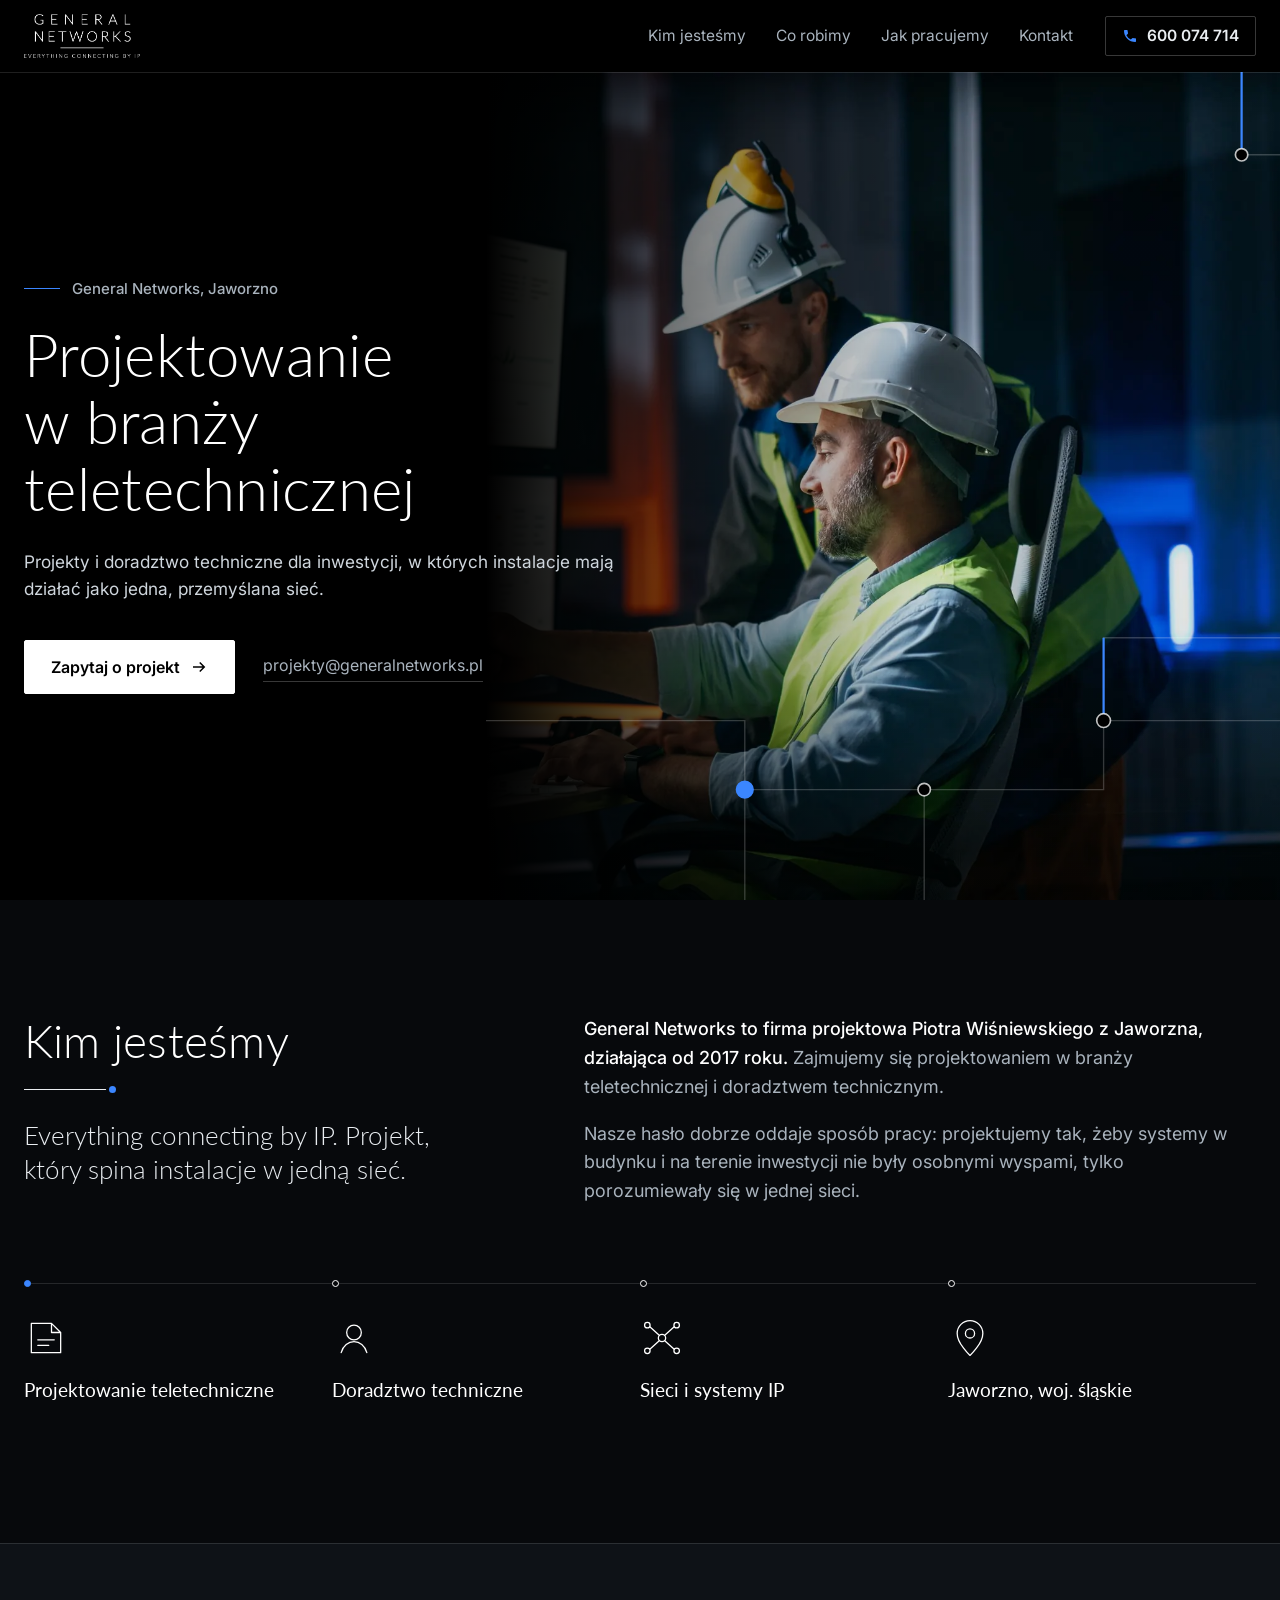
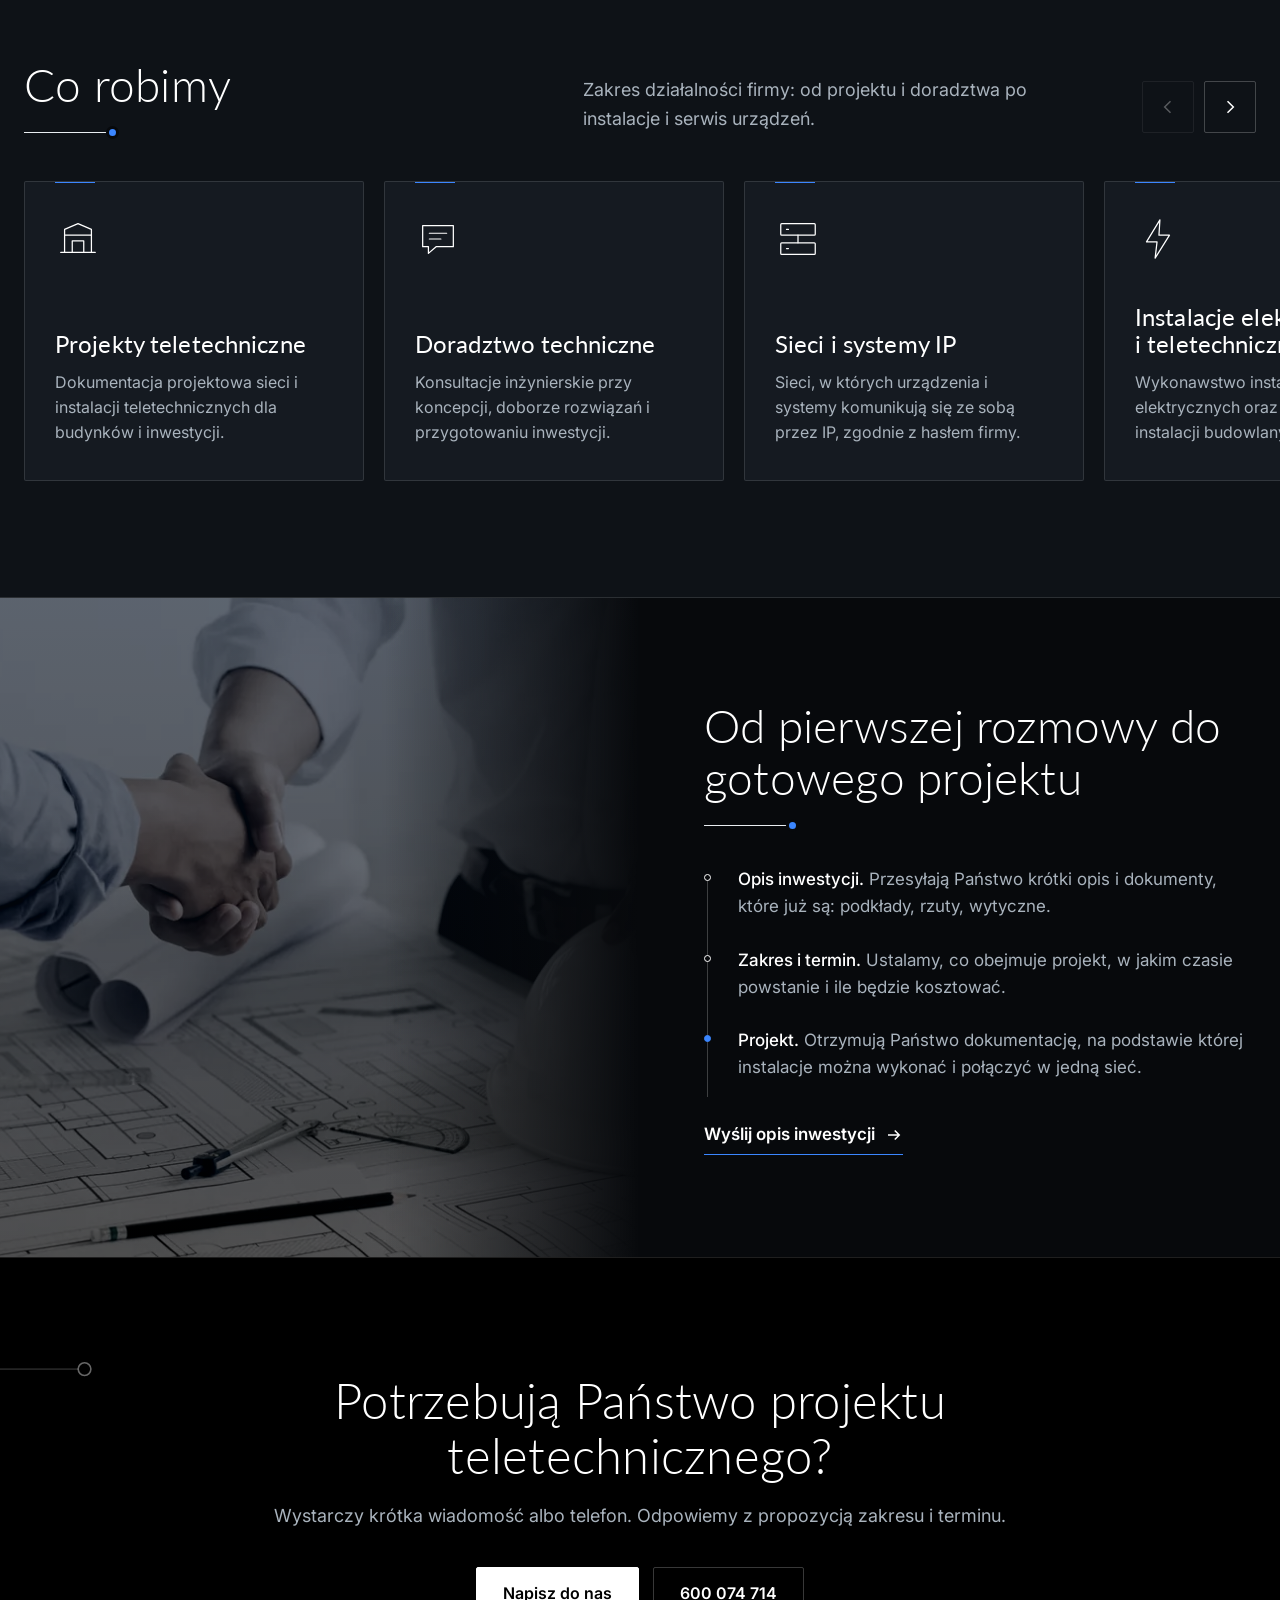
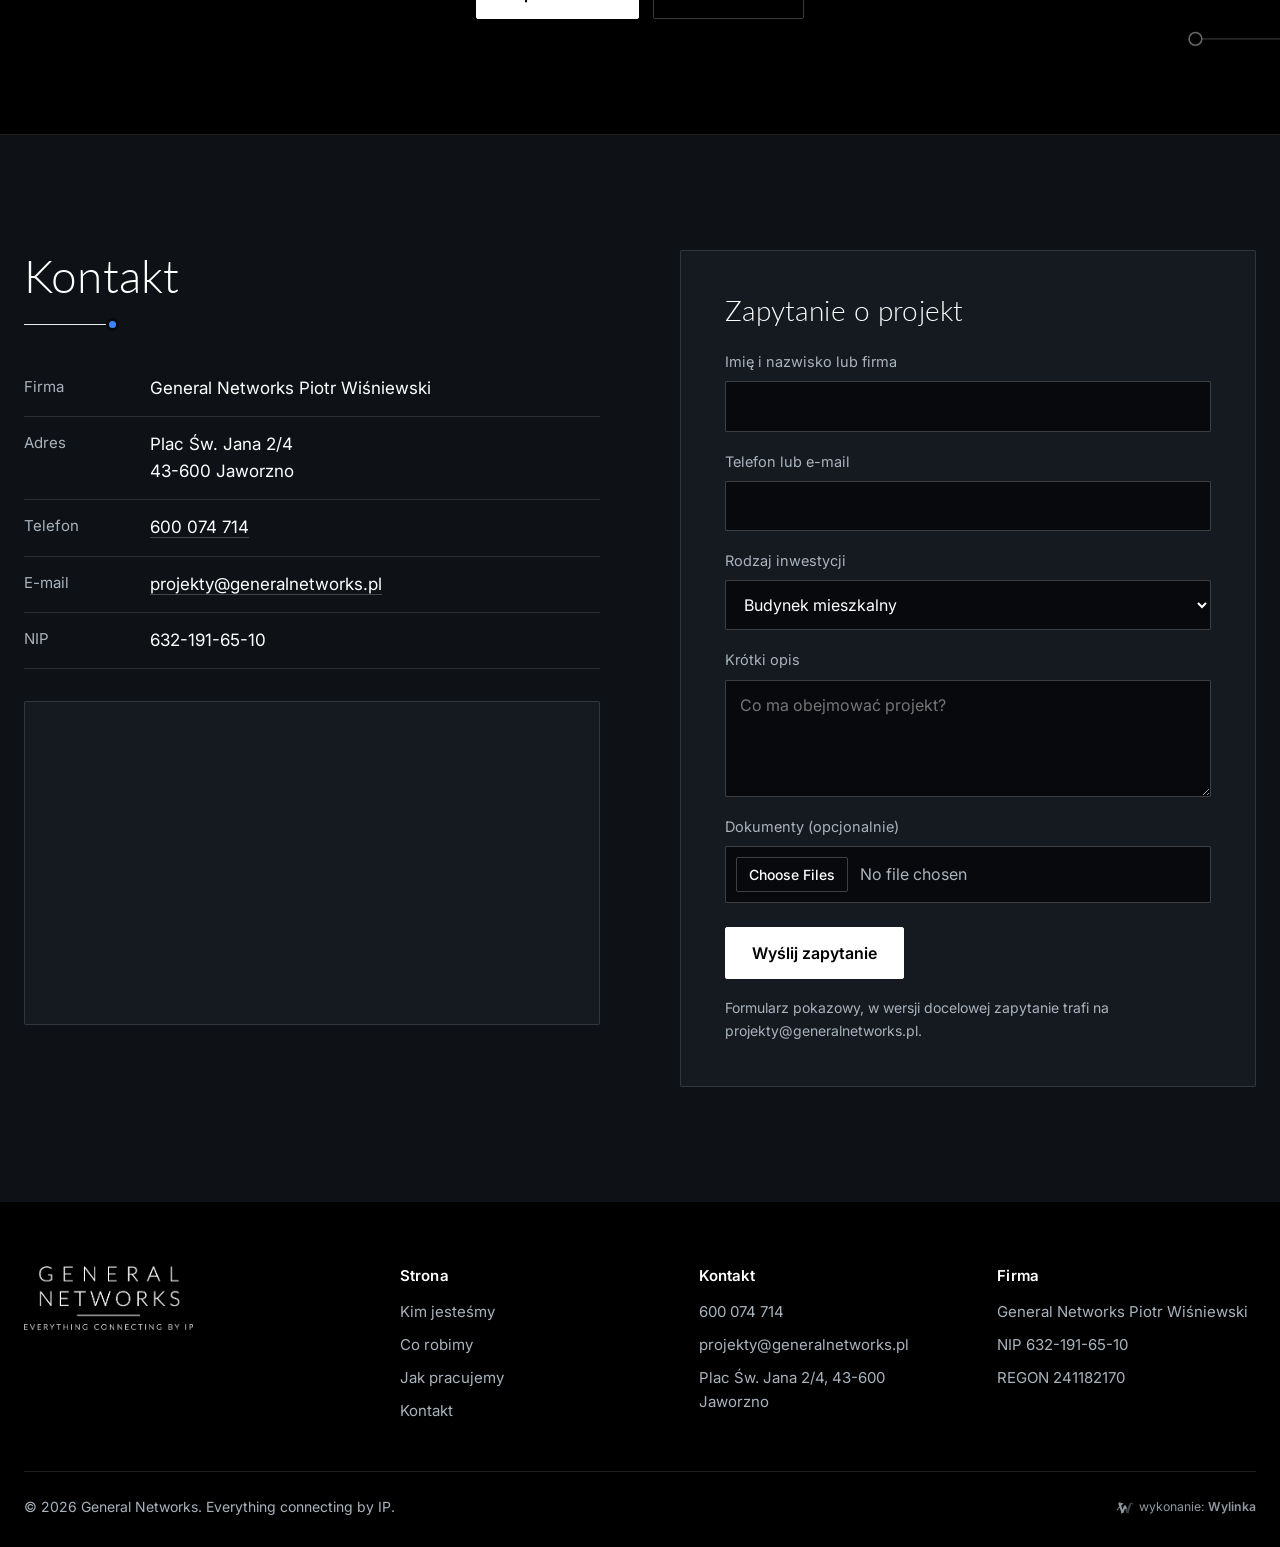
==== index.html @ 76297aa8 "Koncepcja strony General Networks" ====
<!doctype html>
<html lang="pl">
<head>
<meta charset="utf-8">
<meta name="viewport" content="width=device-width,initial-scale=1,viewport-fit=cover">
<meta name="robots" content="noindex,nofollow">
<title>General Networks - projektowanie w branży teletechnicznej, Jaworzno</title>
<meta name="description" content="General Networks Piotr Wiśniewski, Jaworzno. Projektowanie w branży teletechnicznej i doradztwo techniczne. Everything connecting by IP.">
<meta name="theme-color" content="#000000">
<link rel="icon" href="img/favicon.svg" type="image/svg+xml">
<link rel="preconnect" href="https://fonts.googleapis.com">
<link rel="preconnect" href="https://fonts.gstatic.com" crossorigin>
<link href="https://fonts.googleapis.com/css2?family=Inter:wght@400;500;600&family=Lato:wght@300;400;700&display=swap&subset=latin-ext" rel="stylesheet">
<link rel="preload" as="image" href="img/inzynierowie-mob.webp" media="(max-width:760px)">
<link rel="preload" as="image" href="img/inzynierowie-2000.webp" media="(min-width:761px)">
<link rel="stylesheet" href="style.css">
<style>
.wylinka-badge{display:inline-flex;align-items:center;gap:.4em;color:inherit;text-decoration:none;font-size:.875em;line-height:1;opacity:.85}
.wylinka-badge:hover,.wylinka-badge:focus-visible{opacity:1}
.wylinka-badge:focus-visible{outline:2px solid currentColor;outline-offset:3px;border-radius:2px}
.wylinka-badge svg{width:18px;height:18px;flex:none;overflow:visible}
.wylinka-badge b{font-weight:600}
.wylinka-badge .wy-old{opacity:.45;transform-origin:40px 30px;transition:transform .32s cubic-bezier(.3,.7,.4,1),opacity .32s ease-out}
.wylinka-badge .wy-pod{opacity:0;transition:opacity .2s ease-out .08s}
.wylinka-badge:hover .wy-old,.wylinka-badge:focus-visible .wy-old{transform:translate(9px,7px) rotate(9deg);opacity:0}
.wylinka-badge:hover .wy-pod,.wylinka-badge:focus-visible .wy-pod{opacity:1}
@media (prefers-reduced-motion:reduce){.wylinka-badge .wy-old,.wylinka-badge .wy-pod{transition:none}.wylinka-badge:hover .wy-old,.wylinka-badge:focus-visible .wy-old{transform:none;opacity:.45}.wylinka-badge:hover .wy-pod,.wylinka-badge:focus-visible .wy-pod{opacity:0}}
</style>
</head>
<body>

<header class="top" id="top">
  <div class="wrap top-in">
    <a class="logo" href="#top" aria-label="General Networks, strona główna"><img src="img/logo.png" width="393" height="149" alt="General Networks - everything connecting by IP"></a>
    <nav class="nav" id="nav" aria-label="Menu główne">
      <a href="#kim-jestesmy">Kim jesteśmy</a>
      <a href="#co-robimy">Co robimy</a>
      <a href="#jak-pracujemy">Jak pracujemy</a>
      <a href="#kontakt">Kontakt</a>
    </nav>
    <a class="tel-top" href="tel:+48600074714" aria-label="Zadzwoń: 600 074 714">
      <svg viewBox="0 0 24 24" aria-hidden="true"><path d="M6.6 10.8a15.1 15.1 0 0 0 6.6 6.6l2.2-2.2a1 1 0 0 1 1-.25 11.4 11.4 0 0 0 3.6.57 1 1 0 0 1 1 1V20a1 1 0 0 1-1 1A17 17 0 0 1 3 4a1 1 0 0 1 1-1h3.5a1 1 0 0 1 1 1c0 1.25.2 2.45.57 3.57a1 1 0 0 1-.25 1z"/></svg>
      <span>600 074 714</span>
    </a>
    <button class="burger" id="burger" aria-label="Otwórz menu" aria-expanded="false" aria-controls="nav"><span></span><span></span></button>
  </div>
</header>

<main>
<section class="hero" aria-labelledby="h1">
  <div class="hero-foto">
    <picture>
      <source media="(max-width:760px)" srcset="img/inzynierowie-mob.webp">
      <img src="img/inzynierowie-2000.webp" srcset="img/inzynierowie-1200.webp 1200w, img/inzynierowie-2000.webp 2000w" sizes="100vw" width="2000" height="1334" alt="Inżynierowie analizują schemat sieci na monitorach" fetchpriority="high">
    </picture>
    <svg class="siec" viewBox="0 0 800 600" preserveAspectRatio="xMidYMid slice" aria-hidden="true">
      <g class="siec-linie">
        <path d="M0 470H300V520H560V470H800"/>
        <path d="M300 520V600"/>
        <path d="M560 470V410H800"/>
        <path d="M430 520V600"/>
        <path d="M660 0V60H800"/>
      </g>
      <g class="siec-sygnal">
        <path d="M0 470H300V520H560V470H800"/>
        <path d="M560 470V410H800"/>
        <path d="M660 0V60H800"/>
      </g>
      <g class="siec-wezly">
        <circle cx="300" cy="520" r="6"/><circle cx="560" cy="470" r="5"/><circle cx="430" cy="520" r="4.5"/><circle cx="660" cy="60" r="4.5"/>
        <rect x="783" y="464" width="12" height="12"/><rect x="783" y="404" width="12" height="12"/><rect x="783" y="54" width="12" height="12"/>
      </g>
    </svg>
  </div>
  <div class="hero-in wrap">
    <p class="hero-firma">General Networks, Jaworzno</p>
    <h1 id="h1">Projektowanie w&nbsp;branży teletechnicznej</h1>
    <p class="lead">Projekty i doradztwo techniczne dla inwestycji, w których instalacje mają działać jako jedna, przemyślana sieć.</p>
    <div class="hero-cta">
      <a class="btn" href="#kontakt" id="cta-hero">Zapytaj o projekt <svg viewBox="0 0 24 24" aria-hidden="true"><path d="M4 12h14M13 6l6 6-6 6"/></svg></a>
      <a class="hero-mail" href="mailto:projekty@generalnetworks.pl">projekty@generalnetworks.pl</a>
    </div>
  </div>
</section>

<section class="sek kim" id="kim-jestesmy" aria-labelledby="h-kim">
  <div class="wrap kim-grid">
    <div>
      <h2 id="h-kim">Kim jesteśmy</h2>
      <span class="magistrala" aria-hidden="true"></span>
      <p class="kim-haslo">Everything connecting by IP. Projekt, który spina instalacje w jedną sieć.</p>
    </div>
    <div class="kim-txt">
      <p><strong>General Networks to firma projektowa Piotra Wiśniewskiego z Jaworzna, działająca od 2017 roku.</strong> Zajmujemy się projektowaniem w branży teletechnicznej i doradztwem technicznym.</p>
      <p>Nasze hasło dobrze oddaje sposób pracy: projektujemy tak, żeby systemy w budynku i na terenie inwestycji nie były osobnymi wyspami, tylko porozumiewały się w jednej sieci.</p>
    </div>
  </div>
  <ul class="wrap filary">
    <li><svg viewBox="0 0 48 48" aria-hidden="true"><path d="M8 40V8h22l10 10v22z M30 8v10h10 M15 26h18 M15 32h12"/></svg><span>Projektowanie teletechniczne</span></li>
    <li><svg viewBox="0 0 48 48" aria-hidden="true"><circle cx="24" cy="18" r="8"/><path d="M10 40c2-8 8-12 14-12s12 4 14 12"/></svg><span>Doradztwo techniczne</span></li>
    <li><svg viewBox="0 0 48 48" aria-hidden="true"><circle cx="24" cy="24" r="4"/><circle cx="8" cy="10" r="3"/><circle cx="40" cy="10" r="3"/><circle cx="8" cy="38" r="3"/><circle cx="40" cy="38" r="3"/><path d="M11 12l10 9M37 12l-10 9M11 36l10-9M37 36l-10-9"/></svg><span>Sieci i systemy IP</span></li>
    <li><svg viewBox="0 0 48 48" aria-hidden="true"><path d="M24 43s14-13 14-24a14 14 0 0 0-28 0c0 11 14 24 14 24z"/><circle cx="24" cy="19" r="5"/></svg><span>Jaworzno, woj. śląskie</span></li>
  </ul>
</section>

<section class="sek uslugi" id="co-robimy" aria-labelledby="h-usl">
  <div class="wrap usl-head">
    <div>
      <h2 id="h-usl">Co robimy</h2>
      <span class="magistrala" aria-hidden="true"></span>
    </div>
    <p>Zakres działalności firmy: od projektu i doradztwa po instalacje i serwis urządzeń.</p>
    <div class="strzalki" aria-hidden="false">
      <button class="strz" data-kier="-1" aria-label="Poprzednie usługi"><svg viewBox="0 0 24 24"><path d="M15 5l-7 7 7 7"/></svg></button>
      <button class="strz" data-kier="1" aria-label="Następne usługi"><svg viewBox="0 0 24 24"><path d="M9 5l7 7-7 7"/></svg></button>
    </div>
  </div>
  <div class="tor-wrap">
    <ol class="tor" id="tor" tabindex="0" aria-label="Usługi, przesuń w bok">
      <li class="usl">
        <svg viewBox="0 0 48 48" aria-hidden="true"><path d="M6 38h36M10 38V14l14-6 14 6v24M18 38V26h12v12M10 20h28"/></svg>
        <h3>Projekty teletechniczne</h3>
        <p>Dokumentacja projektowa sieci i instalacji teletechnicznych dla budynków i inwestycji.</p>
      </li>
      <li class="usl">
        <svg viewBox="0 0 48 48" aria-hidden="true"><path d="M8 10h32v22H22l-8 7v-7H8z M15 18h18M15 24h12"/></svg>
        <h3>Doradztwo techniczne</h3>
        <p>Konsultacje inżynierskie przy koncepcji, doborze rozwiązań i przygotowaniu inwestycji.</p>
      </li>
      <li class="usl">
        <svg viewBox="0 0 48 48" aria-hidden="true"><rect x="6" y="8" width="36" height="12" rx="1"/><rect x="6" y="28" width="36" height="12" rx="1"/><path d="M12 14h2M12 34h2M24 20v8"/></svg>
        <h3>Sieci i systemy IP</h3>
        <p>Sieci, w których urządzenia i systemy komunikują się ze sobą przez IP, zgodnie z hasłem firmy.</p>
      </li>
      <li class="usl">
        <svg viewBox="0 0 48 48" aria-hidden="true"><path d="M26 4L12 27h11l-2 17 15-24H25z"/></svg>
        <h3>Instalacje elektryczne i&nbsp;teletechniczne</h3>
        <p>Wykonawstwo instalacji elektrycznych oraz pozostałych instalacji budowlanych.</p>
      </li>
      <li class="usl">
        <svg viewBox="0 0 48 48" aria-hidden="true"><path d="M30 6a10 10 0 0 0-9 13L7 33l8 8 14-14a10 10 0 0 0 13-9l-6 2-4-4z"/></svg>
        <h3>Serwis urządzeń</h3>
        <p>Naprawa i konserwacja urządzeń elektronicznych, komputerów i sprzętu telekomunikacyjnego.</p>
      </li>
      <li class="usl">
        <svg viewBox="0 0 48 48" aria-hidden="true"><rect x="6" y="8" width="36" height="24" rx="1"/><path d="M18 40h12M24 32v8M14 20l5 5 5-5 5 5 5-5"/></svg>
        <h3>Doradztwo informatyczne</h3>
        <p>Doradztwo w zakresie informatyki i zarządzania urządzeniami informatycznymi.</p>
      </li>
    </ol>
  </div>
  <div class="wrap licznik" aria-hidden="true"><span id="licz">1</span> / 6</div>
</section>

<section class="sek praca" id="jak-pracujemy" aria-labelledby="h-praca">
  <div class="praca-foto">
    <img src="img/uzgodnienia-1000.webp" srcset="img/uzgodnienia-1000.webp 1000w, img/uzgodnienia-1800.webp 1800w" sizes="(max-width:900px) 100vw, 50vw" width="1800" height="1200" alt="Uzgodnienia nad dokumentacją projektową" loading="lazy" decoding="async">
  </div>
  <div class="praca-txt">
    <h2 id="h-praca">Od pierwszej rozmowy do gotowego projektu</h2>
    <span class="magistrala" aria-hidden="true"></span>
    <ol class="kroki">
      <li><strong>Opis inwestycji.</strong> Przesyłają Państwo krótki opis i dokumenty, które już są: podkłady, rzuty, wytyczne.</li>
      <li><strong>Zakres i termin.</strong> Ustalamy, co obejmuje projekt, w jakim czasie powstanie i ile będzie kosztować.</li>
      <li><strong>Projekt.</strong> Otrzymują Państwo dokumentację, na podstawie której instalacje można wykonać i połączyć w jedną sieć.</li>
    </ol>
    <a class="link-str" href="#kontakt">Wyślij opis inwestycji <svg viewBox="0 0 24 24" aria-hidden="true"><path d="M4 12h14M13 6l6 6-6 6"/></svg></a>
  </div>
</section>

<section class="cta" aria-labelledby="h-cta">
  <svg class="cta-siec" viewBox="0 0 1200 300" preserveAspectRatio="xMidYMid slice" aria-hidden="true">
    <path d="M0 120H170V70H250M170 120V220H90M110 220V300"/>
    <path d="M1200 180H1030V240H950M1030 180V80H1110M1080 80V0"/>
    <circle cx="170" cy="120" r="5"/><circle cx="250" cy="70" r="4"/><circle cx="1030" cy="180" r="5"/><circle cx="950" cy="240" r="4"/><circle cx="1110" cy="80" r="4"/>
  </svg>
  <div class="wrap cta-in">
    <h2 id="h-cta">Potrzebują Państwo projektu teletechnicznego?</h2>
    <p>Wystarczy krótka wiadomość albo telefon. Odpowiemy z propozycją zakresu i terminu.</p>
    <div class="cta-btns">
      <a class="btn" href="#kontakt">Napisz do nas</a>
      <a class="btn btn-linia" href="tel:+48600074714">600 074 714</a>
    </div>
  </div>
</section>

<section class="sek kontakt" id="kontakt" aria-labelledby="h-kon">
  <div class="wrap kon-grid">
    <div class="kon-dane">
      <h2 id="h-kon">Kontakt</h2>
      <span class="magistrala" aria-hidden="true"></span>
      <dl>
        <div><dt>Firma</dt><dd>General Networks Piotr Wiśniewski</dd></div>
        <div><dt>Adres</dt><dd>Plac Św. Jana 2/4<br>43-600 Jaworzno</dd></div>
        <div><dt>Telefon</dt><dd><a href="tel:+48600074714">600 074 714</a></dd></div>
        <div><dt>E-mail</dt><dd><a href="mailto:projekty@generalnetworks.pl">projekty@generalnetworks.pl</a></dd></div>
        <div><dt>NIP</dt><dd>632-191-65-10</dd></div>
      </dl>
      <div class="mapa">
        <iframe title="Mapa: Plac Św. Jana 2, Jaworzno" src="https://maps.google.com/maps?q=Plac%20%C5%9Bw.%20Jana%202%2C%2043-600%20Jaworzno&z=16&output=embed" loading="lazy" referrerpolicy="no-referrer-when-downgrade"></iframe>
      </div>
    </div>
    <form class="form" id="form" novalidate>
      <h3>Zapytanie o projekt</h3>
      <label>Imię i nazwisko lub firma<input name="kto" autocomplete="name" required></label>
      <label>Telefon lub e-mail<input name="kontakt" autocomplete="email" required></label>
      <label>Rodzaj inwestycji
        <select name="rodzaj">
          <option>Budynek mieszkalny</option>
          <option>Obiekt usługowy lub biurowy</option>
          <option>Obiekt przemysłowy</option>
          <option>Inne</option>
        </select>
      </label>
      <label>Krótki opis<textarea name="opis" rows="4" placeholder="Co ma obejmować projekt?"></textarea></label>
      <label class="plik">Dokumenty (opcjonalnie)<input type="file" name="pliki" multiple></label>
      <button class="btn" type="submit">Wyślij zapytanie</button>
      <p class="form-info" id="form-info" role="status">Formularz pokazowy, w wersji docelowej zapytanie trafi na projekty@generalnetworks.pl.</p>
    </form>
  </div>
</section>
</main>

<footer class="stopka">
  <div class="wrap stopka-grid">
    <div class="st-logo">
      <img src="img/logo.png" width="393" height="149" alt="General Networks" loading="lazy">
    </div>
    <nav class="st-kol" aria-label="Menu w stopce">
      <h4>Strona</h4>
      <a href="#kim-jestesmy">Kim jesteśmy</a>
      <a href="#co-robimy">Co robimy</a>
      <a href="#jak-pracujemy">Jak pracujemy</a>
      <a href="#kontakt">Kontakt</a>
    </nav>
    <div class="st-kol st-kon">
      <h4>Kontakt</h4>
      <a href="tel:+48600074714">600 074 714</a>
      <a href="mailto:projekty@generalnetworks.pl">projekty@generalnetworks.pl</a>
      <span>Plac Św. Jana 2/4, 43-600 Jaworzno</span>
    </div>
    <div class="st-kol st-firma">
      <h4>Firma</h4>
      <span>General Networks Piotr Wiśniewski</span>
      <span>NIP 632-191-65-10</span>
      <span>REGON 241182170</span>
    </div>
  </div>
  <div class="wrap st-dol">
    <span>© <span id="rok">2026</span> General Networks. Everything connecting by IP.</span>
    <a class="wylinka-badge" href="https://wylinka.pl/?utm_source=generalnetworks.pl&amp;utm_medium=stopka&amp;utm_campaign=wykonanie" rel="noopener" title="Strona wykonana przez Wylinka"><svg viewBox="0 0 64 64" aria-hidden="true" focusable="false" fill="currentColor"><path d="M9.8 22.8l-1.2-7.9 2.2-3.7 15.5 4.6-.5 1.5-7.2 5.5 4.7 15.6 5-15.6 7 0 4.1 12.7-4.2-.9-2.6 1.8-.8-2.2-5.3 15.6-4.3 0 .4 .2-2.1 2.8-1.3-1.1 1.1-1.4-3.1 .2-.1-1.7 2.2-.1-5.7-16.5-4.8 .6-.8 3.1 0 .5-.3 .5 .8 2.2-1.6 .5-.4-1.3-.8 1.6-1.5-.8 .8-1.6-1.4 .6-.6-1.6 2.3-.8 .2-.4 1.3-4.8 5.9-.8-2.4-6.9zM15.2 13.7l-.1-.4-.4 .8-.1 .8 .1 1 .1 .4 .3 .7 .3-.9 .1-.7 0-.8z"/><path class="wy-pod" d="M37.1 49.8l-4.5-13.3 2.6-1.8 4.2 .9 .9 2.8 3-9.7 0-.5 .1-.8 3.2-8.4 .5-1 .6-1 .9-1.1 1.3-1 1.1-.7 1.4-.5 1.4-.3 .7 0 .9 0 1.2 .3 1.4 .6 .8 .5 .7 .7 .6 .7 .5 .9 .3 .9 .1 .9 0 .8-.2 .9-.5 .9-.5 .6-.7 .5-.7 .3-.1-.1 0-.1 .5-.5 .3-.7 .2-.5 0-.6-.1-.6-.3-.7-.4-.5-.4-.4-.5-.3-.6-.3-.7 0-.7 .1-.6 .1-.5 .4-.5 .5-.3 .5-.2 .7-.1 1.5-1.4 5.1-.8 3.3-.3 .7-.5 .7-6 17.5 1.9 .1-.1 1.7-3.1-.2 1.1 1.4-1.3 1.1-2.1-2.8 .4-.2z"/><path class="wy-old" d="M40.8 50l.4-.2-4.1 0-4.2-12.5 2.5-1.7 4.3 .9 .6 1.9 .6-1.6 0-.3 2.4-7.8 0-.5 .1-.8 3.2-8.4 .4-.8 .6-.9 .9-1.2 .9-.9 1.3-.8 1.4-.6 1.2-.3 1.4-.1 1.3 .1 .6 .2 .8 .3 1.1 .6 .9 .7 .7 .9 .5 .9 .3 .9 .1 1.1-.1 .9-.3 .9-.4 .7-.6 .7-.6 .4-.6 .2-.1-.1 0-.1 .5-.5 .3-.7 .2-.5 0-.5-.1-.6-.2-.6-.3-.5-.4-.5-.5-.3-.6-.3-.7-.1-.6 0-.6 .1-.6 .3-.6 .5-.3 .4-.2 .5-.1 .5-.1 1.5-1.4 5.1-.8 3.3-.3 .7-.5 .7-6 17.5 1.9 .1-.1 1.7-3.1-.2 1.1 1.4-1.3 1.1zM49.6 17.1l.6 1.7-1.5 1.9 .4 .4 1.8-2.1-.7-2.1zM48.1 28.3l.5 1.8-1.7 1.8 .4 .4 1.9-2-.6-2.2zM37.9 41.7l1.7-1.5-.4-.4-1.7 1.4zM42.6 38.7l-1.5 2.8 1.1 2-1.3 2.6 .5 .2 1.5-2.8-1.1-2 1.4-2.5z"/></svg><span>wykonanie: <b>Wylinka</b></span></a>
  </div>
</footer>

<div class="mob" id="mob" aria-hidden="true">
  <a href="tel:+48600074714" tabindex="-1">Zadzwoń</a>
  <a href="#kontakt" class="mob-cta" tabindex="-1">Zapytaj o projekt</a>
</div>

<script src="app.js" defer></script>
</body>
</html>
---- style.css ----
:root{
  --czern:#000;
  --tlo:#07090c;
  --tlo2:#0e1217;
  --tlo3:#151a21;
  --linia:rgba(255,255,255,.12);
  --linia2:rgba(255,255,255,.22);
  --tekst:#e9edf1;
  --tekst2:#a9b3bd;
  --akcent:#3b86ff;
  --akcent2:#0160f2;
  --top:72px;
  --font-n:"Lato",system-ui,sans-serif;
  --font-t:"Inter",system-ui,sans-serif;
}
*,*::before,*::after{box-sizing:border-box}
html{scroll-behavior:smooth;scroll-padding-top:var(--top);-webkit-text-size-adjust:100%}
body{margin:0;background:var(--tlo);color:var(--tekst);font:400 17px/1.6 var(--font-t);-webkit-font-smoothing:antialiased;overflow-x:hidden}
img{display:block;max-width:100%;height:auto}
a{color:inherit}
h1,h2,h3,h4{font-family:var(--font-n);font-weight:300;letter-spacing:.005em;margin:0;line-height:1.12}
p{margin:0}
.wrap{width:min(1240px,100% - 48px);margin-inline:auto}
:focus-visible{outline:2px solid var(--akcent);outline-offset:3px}

/* magistrala - kreska z logo z węzłem */
.magistrala{display:block;position:relative;width:88px;height:1px;background:var(--tekst);margin:22px 0 0}
.magistrala::after{content:"";position:absolute;right:-4px;top:-3px;width:7px;height:7px;border-radius:50%;background:var(--akcent);box-shadow:0 0 0 3px var(--tlo)}

/* przyciski */
.btn{display:inline-flex;align-items:center;gap:10px;background:#fff;color:#000;text-decoration:none;font:600 16px/1 var(--font-t);padding:17px 26px;border:1px solid #fff;border-radius:2px;cursor:pointer;transition:background .2s,color .2s,border-color .2s}
.btn svg{width:18px;height:18px;fill:none;stroke:currentColor;stroke-width:2;transition:transform .2s}
.btn:hover{background:var(--akcent);border-color:var(--akcent);color:#fff}
.btn:hover svg{transform:translateX(3px)}
.btn-linia{background:transparent;color:#fff;border-color:var(--linia2)}
.btn-linia:hover{background:transparent;border-color:#fff;color:#fff}

/* nagłówek */
.top{position:sticky;top:0;z-index:50;background:rgba(0,0,0,.92);backdrop-filter:blur(10px);-webkit-backdrop-filter:blur(10px);box-shadow:0 1px 0 var(--linia)}
.top-in{height:var(--top);display:flex;align-items:center;gap:32px}
.logo img{height:44px;width:auto}
.nav{display:flex;gap:30px;margin-left:auto}
.nav a{text-decoration:none;font:400 15.5px/1 var(--font-t);color:var(--tekst2);padding:8px 0;position:relative;transition:color .2s}
.nav a::after{content:"";position:absolute;left:0;right:0;bottom:0;height:1px;background:var(--akcent);transform:scaleX(0);transform-origin:left;transition:transform .25s}
.nav a:hover,.nav a.akt{color:#fff}
.nav a.akt::after,.nav a:hover::after{transform:scaleX(1)}
.tel-top{display:inline-flex;align-items:center;gap:9px;text-decoration:none;font:600 15.5px/1 var(--font-t);border:1px solid var(--linia2);padding:11px 16px;border-radius:2px;transition:border-color .2s}
.tel-top:hover{border-color:#fff}
.tel-top svg{width:16px;height:16px;fill:var(--akcent)}
.burger{display:none}

/* hero */
.hero{position:relative;min-height:calc(100svh - var(--top));display:flex;align-items:center;overflow:hidden;background:var(--czern);isolation:isolate}
.hero-foto{position:absolute;inset:0;z-index:-1}
.hero-foto picture,.hero-foto img{position:absolute;inset:0;width:100%;height:100%;object-fit:cover;object-position:62% 40%}
.hero-foto::after{content:"";position:absolute;inset:0;background:linear-gradient(90deg,rgba(0,0,0,.94) 0%,rgba(0,0,0,.82) 34%,rgba(0,0,0,.25) 68%,rgba(0,0,0,.15) 100%),linear-gradient(0deg,rgba(0,0,0,.6),transparent 30%)}
.siec{position:absolute;inset:0;width:100%;height:100%;z-index:1;pointer-events:none}
.siec-linie path{fill:none;stroke:rgba(255,255,255,.2);stroke-width:1}
.siec-sygnal path{fill:none;stroke:var(--akcent);stroke-width:1.6;stroke-dasharray:60 1400;stroke-dashoffset:1460;animation:sygnal 6s linear infinite}
.siec-sygnal path:nth-child(2){animation-delay:2s}
.siec-sygnal path:nth-child(3){animation-delay:4s}
.siec-wezly circle{fill:#000;stroke:rgba(255,255,255,.75);stroke-width:1.2}
.siec-wezly circle:first-child{fill:var(--akcent);stroke:var(--akcent)}
.siec-wezly rect{fill:none;stroke:rgba(255,255,255,.7);stroke-width:1.2}
@keyframes sygnal{to{stroke-dashoffset:0}}
.hero-in{position:relative;z-index:2;padding:64px 0}
.hero-firma{font:500 15px/1.4 var(--font-t);color:var(--tekst2);margin-bottom:22px;display:flex;align-items:center;gap:12px}
.hero-firma::before{content:"";width:36px;height:1px;background:var(--akcent)}
.hero h1{font-size:clamp(44px,4.7vw,78px);max-width:11.5em;font-weight:300;color:#fff}
.lead{font-size:clamp(17px,1.35vw,20px);color:#cfd6dd;max-width:34em;margin-top:26px;line-height:1.55}
.hero-cta{display:flex;align-items:center;flex-wrap:wrap;gap:16px 28px;margin-top:38px}
.hero-mail{color:var(--tekst2);text-decoration:none;font-size:16px;border-bottom:1px solid var(--linia2);padding-bottom:3px}
.hero-mail:hover{color:#fff;border-color:#fff}
@media (min-width:761px){
  .hero-in > *{max-width:600px}.hero h1{max-width:9.6em}
  .hero-foto{left:auto;right:0;width:62%}
  .hero-foto::after{background:linear-gradient(90deg,#000 0%,rgba(0,0,0,.55) 22%,rgba(0,0,0,.12) 55%,rgba(0,0,0,.1) 100%),linear-gradient(0deg,rgba(0,0,0,.55),transparent 28%)}
}
@media (min-width:761px) and (max-width:1100px){.hero-foto{width:70%}.hero-foto::after{background:linear-gradient(90deg,#000 0%,rgba(0,0,0,.75) 35%,rgba(0,0,0,.3) 70%)}}
@media (min-width:761px) and (max-height:820px){.hero h1{font-size:clamp(40px,4.6vw,66px)}.lead{margin-top:18px}.hero-cta{margin-top:28px}.hero-firma{margin-bottom:16px}}

/* sekcje */
.sek{padding:clamp(72px,9vw,128px) 0}
.sek h2{font-size:clamp(34px,3.6vw,52px);color:#fff}

/* kim jesteśmy */
.kim{background:var(--tlo)}
.kim-grid{display:grid;grid-template-columns:minmax(0,5fr) minmax(0,7fr);gap:40px 80px;align-items:start}
.kim-haslo{font:300 clamp(22px,2vw,28px)/1.35 var(--font-n);color:var(--tekst);margin-top:28px;max-width:16em}
.kim-txt p{color:var(--tekst2);font-size:18px}
.kim-txt p+p{margin-top:18px}
.kim-txt strong{color:#fff;font-weight:500}
.filary{list-style:none;padding:0;margin-top:clamp(56px,6vw,88px);display:grid;grid-template-columns:repeat(4,minmax(0,1fr));border-top:1px solid var(--linia)}
.filary li{display:flex;flex-direction:column;align-items:flex-start;gap:18px;padding:32px 24px 8px 0;position:relative}
.filary li::before{content:"";position:absolute;top:-4px;left:0;width:7px;height:7px;border-radius:50%;background:var(--tlo);border:1px solid #fff}
.filary li:first-child::before{background:var(--akcent);border-color:var(--akcent)}
.filary svg{width:44px;height:44px;fill:none;stroke:#fff;stroke-width:1.4;stroke-linejoin:round;stroke-linecap:round}
.filary span{font:400 19px/1.3 var(--font-n);color:#fff}

/* usługi */
.uslugi{background:var(--tlo2);border-top:1px solid var(--linia);border-bottom:1px solid var(--linia)}
.usl-head{display:grid;grid-template-columns:minmax(0,5fr) minmax(0,5fr) auto;gap:24px 80px;align-items:end;margin-bottom:48px}
.usl-head p{color:var(--tekst2);font-size:18px;max-width:28em}
.strzalki{display:flex;gap:10px}
.strz{width:52px;height:52px;border:1px solid var(--linia2);background:transparent;color:#fff;border-radius:2px;cursor:pointer;display:grid;place-items:center;transition:border-color .2s,background .2s}
.strz:hover{border-color:#fff}
.strz:disabled{opacity:.3;cursor:default}
.strz svg{width:20px;height:20px;fill:none;stroke:currentColor;stroke-width:1.8}
.tor-wrap{overflow:hidden}
.tor{list-style:none;margin:0;display:flex;gap:20px;overflow-x:auto;scroll-snap-type:x mandatory;scrollbar-width:none;padding:0 max(24px,(100% - 1240px)/2);scroll-padding-inline:max(24px,(100% - 1240px)/2);cursor:grab;-webkit-overflow-scrolling:touch;overscroll-behavior-x:contain}
.tor::-webkit-scrollbar{display:none}
.tor.ciag{cursor:grabbing;scroll-snap-type:none;user-select:none}
.usl{flex:0 0 clamp(270px,27vw,340px);scroll-snap-align:start;background:var(--tlo3);border:1px solid var(--linia);border-radius:2px;padding:34px 30px 36px;position:relative;min-height:300px;display:flex;flex-direction:column;transition:border-color .25s}
.usl::before{content:"";position:absolute;left:30px;right:30px;top:0;height:1px;background:linear-gradient(90deg,var(--akcent) 0 40px,transparent 40px)}
.usl:hover{border-color:var(--linia2)}
.usl svg{width:46px;height:46px;fill:none;stroke:#fff;stroke-width:1.3;stroke-linejoin:round;stroke-linecap:round;margin-bottom:auto}
.usl h3{font-size:24px;font-weight:400;color:#fff;margin-top:40px}
.usl p{color:var(--tekst2);font-size:16px;margin-top:12px;line-height:1.55}
.licznik{margin-top:22px;color:var(--tekst2);font:500 14px/1 var(--font-t);display:none}

/* jak pracujemy */
.praca{display:grid;grid-template-columns:minmax(0,1fr) minmax(0,1fr);padding:0;background:var(--tlo)}
.praca-foto{position:relative;min-height:560px;overflow:hidden}
.praca-foto img{position:absolute;inset:0;width:100%;height:100%;object-fit:cover;object-position:40% 50%;filter:grayscale(.6) brightness(.48) contrast(1.1)}
.praca-foto::after{content:"";position:absolute;inset:0;background:linear-gradient(90deg,transparent 60%,var(--tlo)),linear-gradient(180deg,rgba(1,96,242,.08),rgba(0,0,0,.2))}
.praca-txt{padding:clamp(64px,8vw,120px) max(24px,(100vw - 1240px)/2) clamp(64px,8vw,120px) clamp(32px,5vw,80px)}
.praca-txt h2{max-width:12em}
.kroki{list-style:none;padding:0;margin:40px 0 0;position:relative}
.kroki::before{content:"";position:absolute;left:3px;top:10px;bottom:10px;width:1px;background:var(--linia2)}
.kroki li{position:relative;padding:0 0 26px 34px;color:var(--tekst2);font-size:17px}
.kroki li::before{content:"";position:absolute;left:0;top:8px;width:7px;height:7px;border-radius:50%;background:var(--tlo);border:1px solid #fff}
.kroki li:last-child::before{background:var(--akcent);border-color:var(--akcent)}
.kroki strong{color:#fff;font-weight:500}
.link-str{display:inline-flex;align-items:center;gap:10px;margin-top:14px;color:#fff;text-decoration:none;font-weight:600;border-bottom:1px solid var(--akcent);padding-bottom:5px}
.link-str svg{width:18px;height:18px;fill:none;stroke:currentColor;stroke-width:2;transition:transform .2s}
.link-str:hover svg{transform:translateX(4px)}

/* CTA */
.cta{position:relative;background:var(--czern);border-top:1px solid var(--linia);border-bottom:1px solid var(--linia);overflow:hidden;text-align:center;padding:clamp(80px,9vw,124px) 0}
.cta-siec{position:absolute;inset:0;width:100%;height:100%}
.cta-siec path{fill:none;stroke:rgba(255,255,255,.14);stroke-width:1}
.cta-siec circle{fill:#000;stroke:rgba(255,255,255,.4)}
.cta-in{position:relative}
.cta h2{font-size:clamp(32px,3.8vw,56px);color:#fff;max-width:16em;margin:0 auto}
.cta p{color:var(--tekst2);font-size:18px;margin-top:20px}
.cta-btns{display:flex;justify-content:center;flex-wrap:wrap;gap:14px;margin-top:36px}

/* kontakt */
.kontakt{background:var(--tlo2)}
.kon-grid{display:grid;grid-template-columns:minmax(0,1fr) minmax(0,1fr);gap:56px 80px;align-items:start}
.kon-dane dl{margin:36px 0 0;display:grid;gap:0}
.kon-dane dl div{display:grid;grid-template-columns:110px minmax(0,1fr);gap:16px;padding:14px 0;border-bottom:1px solid var(--linia)}
.kon-dane dt{color:var(--tekst2);font-size:15px}
.kon-dane dd{margin:0;color:#fff;overflow-wrap:anywhere}
.kon-dane dd a{text-decoration:none;border-bottom:1px solid var(--linia2)}
.kon-dane dd a:hover{border-color:var(--akcent)}
.mapa{margin-top:32px;border:1px solid var(--linia);border-radius:2px;overflow:hidden;aspect-ratio:16/9;background:var(--tlo3)}
.mapa iframe{width:100%;height:100%;border:0;display:block;filter:grayscale(1) invert(.92) contrast(.9)}
.form{background:var(--tlo3);border:1px solid var(--linia);border-radius:2px;padding:clamp(28px,3.4vw,44px);display:grid;gap:18px}
.form h3{font-size:28px;color:#fff;margin-bottom:6px}
.form label{display:grid;gap:8px;font-size:14.5px;color:var(--tekst2)}
.form input,.form select,.form textarea{font:400 16px/1.4 var(--font-t);color:#fff;background:var(--tlo);border:1px solid var(--linia2);border-radius:2px;padding:13px 14px;width:100%;min-width:0}
.form textarea{resize:vertical;min-height:110px}
.form input:focus,.form select:focus,.form textarea:focus{outline:none;border-color:var(--akcent)}
.form input[type=file]{padding:10px;color:var(--tekst2)}
.form input[type=file]::file-selector-button{font:500 14px var(--font-t);background:transparent;color:#fff;border:1px solid var(--linia2);padding:8px 12px;margin-right:12px;border-radius:2px;cursor:pointer}
.form .btn{justify-self:start;margin-top:6px}
.form-info{font-size:14px;color:var(--tekst2)}
.form-info.ok{color:#9cc2ff}

/* stopka */
.stopka{background:var(--czern);color:var(--tekst2);padding:64px 0 28px;font-size:15px}
.stopka-grid{display:grid;grid-template-columns:minmax(0,1.3fr) repeat(3,minmax(0,1fr));gap:36px 40px}
.st-logo img{height:64px;width:auto}
.st-kol{display:flex;flex-direction:column;gap:9px;min-width:0}
.st-kol h4{font:600 15px/1.3 var(--font-t);color:#fff;margin-bottom:6px}
.st-kol a{text-decoration:none;overflow-wrap:anywhere}
.st-kol a:hover{color:#fff}
.st-dol{display:flex;justify-content:space-between;align-items:center;flex-wrap:wrap;gap:14px 24px;margin-top:48px;padding-top:24px;border-top:1px solid var(--linia);font-size:14px}

.mob{display:none}

/* tablet */
@media (max-width:1100px){
  .nav{gap:22px}
  .tel-top span{display:none}
  .usl-head{grid-template-columns:minmax(0,1fr) auto}
  .usl-head p{grid-column:1/-1;grid-row:2}
  .filary{grid-template-columns:repeat(2,minmax(0,1fr))}
  .stopka-grid{grid-template-columns:repeat(2,minmax(0,1fr))}
}

/* telefon */
@media (max-width:760px){
  :root{--top:60px}
  body{font-size:16px}
  .wrap{width:min(1240px,100% - 36px)}
  .top-in{gap:12px}
  .logo img{height:36px}
  .tel-top{margin-left:auto;width:44px;height:44px;padding:0;justify-content:center}
  .burger{display:flex;flex-direction:column;justify-content:center;gap:7px;width:44px;height:44px;background:transparent;border:1px solid var(--linia2);border-radius:2px;padding:0 11px;cursor:pointer}
  .burger span{display:block;height:1.5px;background:#fff;transition:transform .25s}
  .burger[aria-expanded=true] span:first-child{transform:translateY(4.25px) rotate(45deg)}
  .burger[aria-expanded=true] span:last-child{transform:translateY(-4.25px) rotate(-45deg)}
  .nav{position:fixed;left:0;right:0;top:var(--top);background:#000;border-bottom:1px solid var(--linia);flex-direction:column;gap:0;padding:8px 18px 22px;margin:0;transform:translateY(-8px);opacity:0;visibility:hidden;transition:opacity .2s,transform .2s,visibility .2s}
  .nav.otw{opacity:1;transform:none;visibility:visible}
  .nav a{font-size:19px;padding:16px 0;border-bottom:1px solid var(--linia);font-family:var(--font-n);color:#fff;line-height:1.3}
  .nav a::after{display:none}
  .nav a.akt{color:var(--akcent)}

  .hero{flex-direction:column;align-items:stretch;min-height:calc(100svh - var(--top))}
  .hero-foto{position:relative;inset:auto;flex:1 1 0;min-height:min(56vw,26svh);max-height:52svh;align-self:stretch;width:100%;z-index:0}
  .hero-foto img{object-position:58% 35%}
  .hero-foto::after{background:linear-gradient(180deg,rgba(0,0,0,.15) 0%,rgba(0,0,0,.05) 50%,#000 100%)}
  .siec{opacity:.75}
  .hero-in{flex:0 0 auto;padding:6px 0 clamp(20px,3.6svh,34px);width:min(1240px,100% - 36px)}
  .hero-firma{font-size:14px;margin-bottom:clamp(8px,1.6svh,14px)}
  .hero h1{font-size:clamp(32px,min(9.4vw,5.6svh),42px);line-height:1.08}
  .lead{font-size:clamp(15px,2.3svh,17px);margin-top:clamp(10px,1.8svh,16px);line-height:1.5}
  .hero-cta{margin-top:clamp(16px,2.8svh,26px);gap:12px 20px}
  .hero-cta .btn{width:100%;justify-content:center;padding:16px 20px}
  .hero-mail{font-size:15px}

  .kim-grid{grid-template-columns:minmax(0,1fr);gap:26px}
  .kim-haslo{margin-top:22px}
  .kim-txt p{font-size:16.5px}
  .filary{grid-template-columns:repeat(2,minmax(0,1fr));margin-top:44px}
  .filary li{padding:26px 12px 18px 0;gap:14px}
  .filary svg{width:38px;height:38px}
  .filary span{font-size:17px}

  .usl-head{grid-template-columns:minmax(0,1fr);margin-bottom:30px;gap:18px}
  .usl-head p{grid-row:auto;font-size:16.5px}
  .strzalki{display:none}
  .tor{gap:12px;padding:0 18px;scroll-padding-inline:18px}
  .usl{flex:0 0 82%;min-height:270px;padding:28px 24px 30px}
  .usl::before{left:24px;right:24px}
  .usl h3{font-size:22px;margin-top:32px}
  .licznik{display:block}

  .praca{grid-template-columns:minmax(0,1fr)}
  .praca-foto{min-height:0;aspect-ratio:4/3}
  .praca-foto::after{background:linear-gradient(180deg,transparent 55%,var(--tlo))}
  .praca-txt{padding:8px 18px 72px}

  .cta-btns .btn{flex:1 1 100%;justify-content:center}

  .kon-grid{grid-template-columns:minmax(0,1fr);gap:40px}
  .kon-dane dl div{grid-template-columns:84px minmax(0,1fr)}
  .form .btn{justify-self:stretch;justify-content:center}

  .stopka{padding:48px 0 calc(92px + env(safe-area-inset-bottom))}
  .stopka-grid{grid-template-columns:repeat(2,minmax(0,1fr));gap:30px 20px}
  .st-logo{grid-column:1/-1}
  .st-logo img{height:52px}
  .st-kon{grid-column:1/-1;order:3}
  .st-firma{order:2}
  .st-dol{flex-direction:column;align-items:flex-start;margin-top:36px}

  .mob{display:grid;grid-template-columns:1fr 1.4fr;gap:8px;position:fixed;left:0;right:0;bottom:0;z-index:60;padding:10px 12px calc(10px + env(safe-area-inset-bottom));background:rgba(0,0,0,.94);border-top:1px solid var(--linia);transform:translateY(110%);transition:transform .25s}
  .mob.widac{transform:none}
  .mob a{display:flex;align-items:center;justify-content:center;height:48px;text-decoration:none;font-weight:600;border:1px solid var(--linia2);border-radius:2px;color:#fff}
  .mob .mob-cta{background:#fff;color:#000;border-color:#fff}
}
@media (max-width:380px){
  .filary span{font-size:16px}
}
@media (prefers-reduced-motion:reduce){
  html{scroll-behavior:auto}
  .siec-sygnal path{animation:none;stroke-dasharray:none;stroke-dashoffset:0;opacity:.6}
  *{transition-duration:.01ms!important}
}
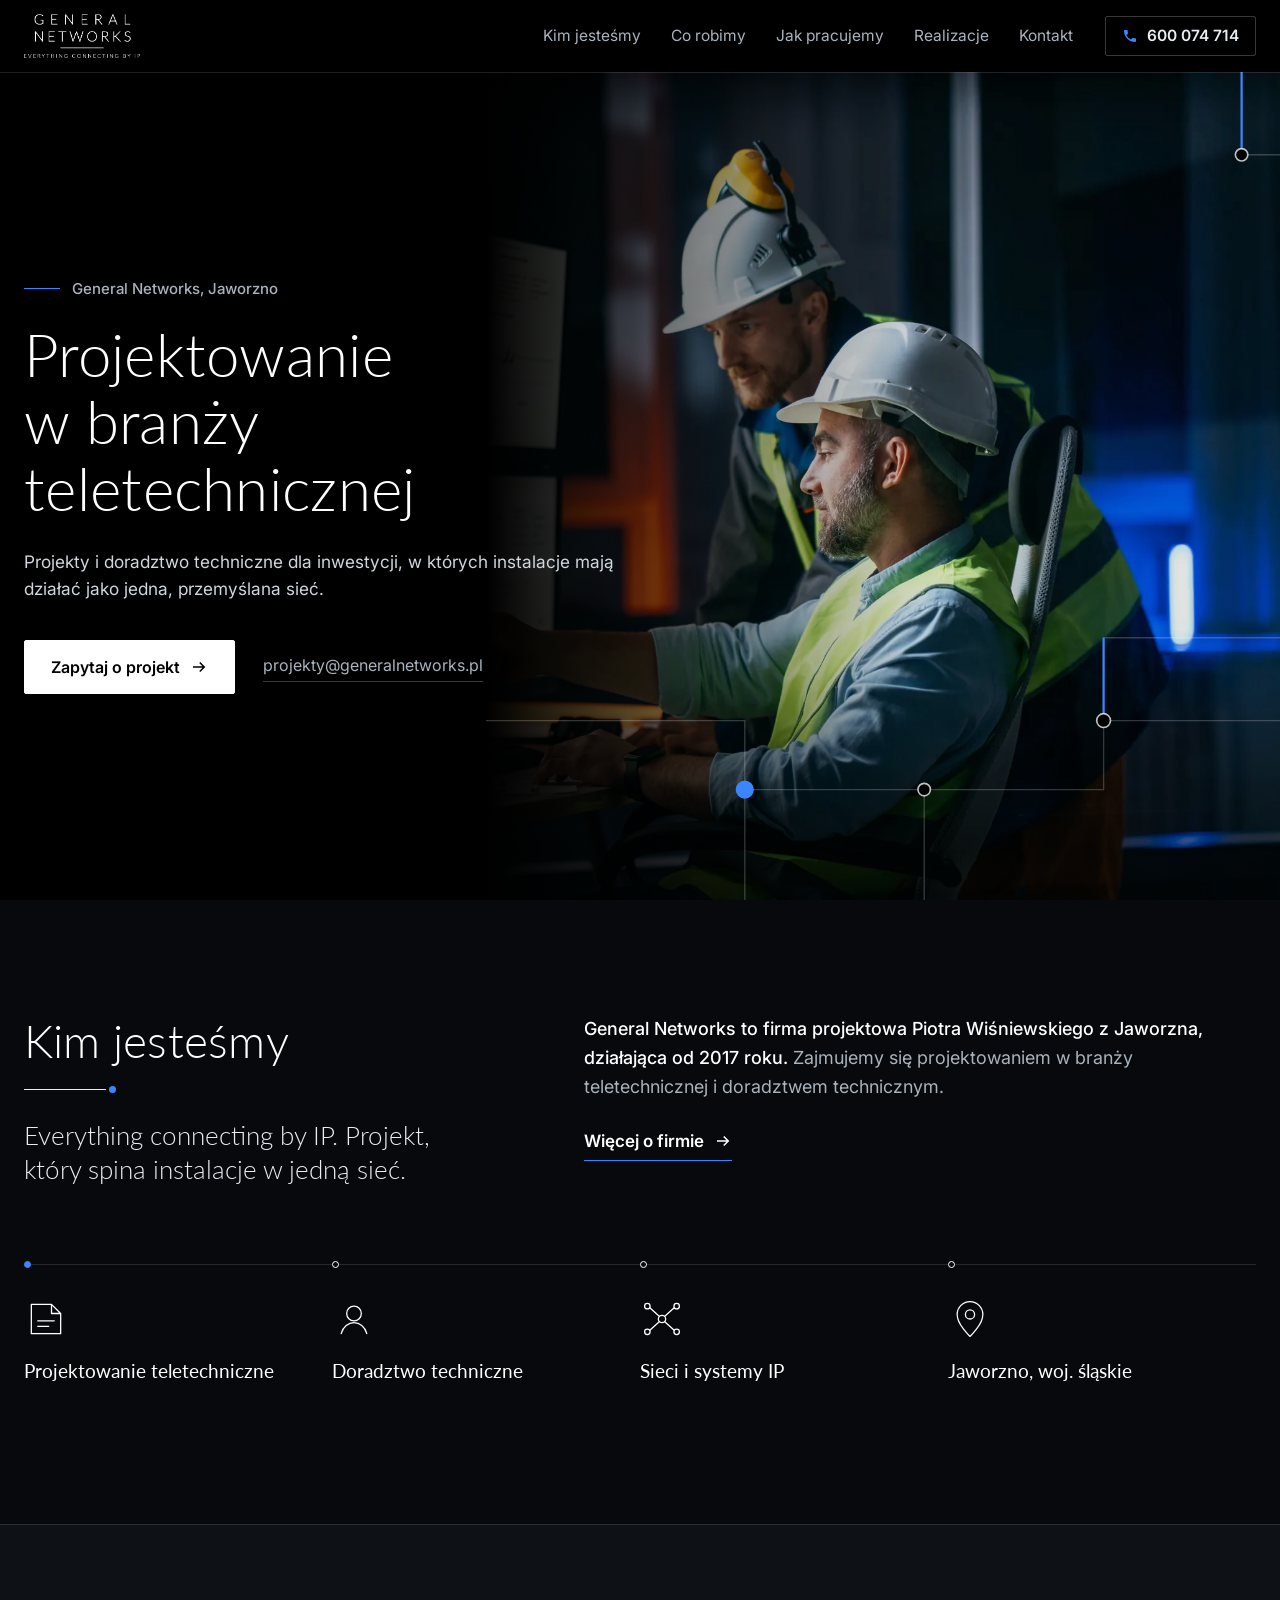
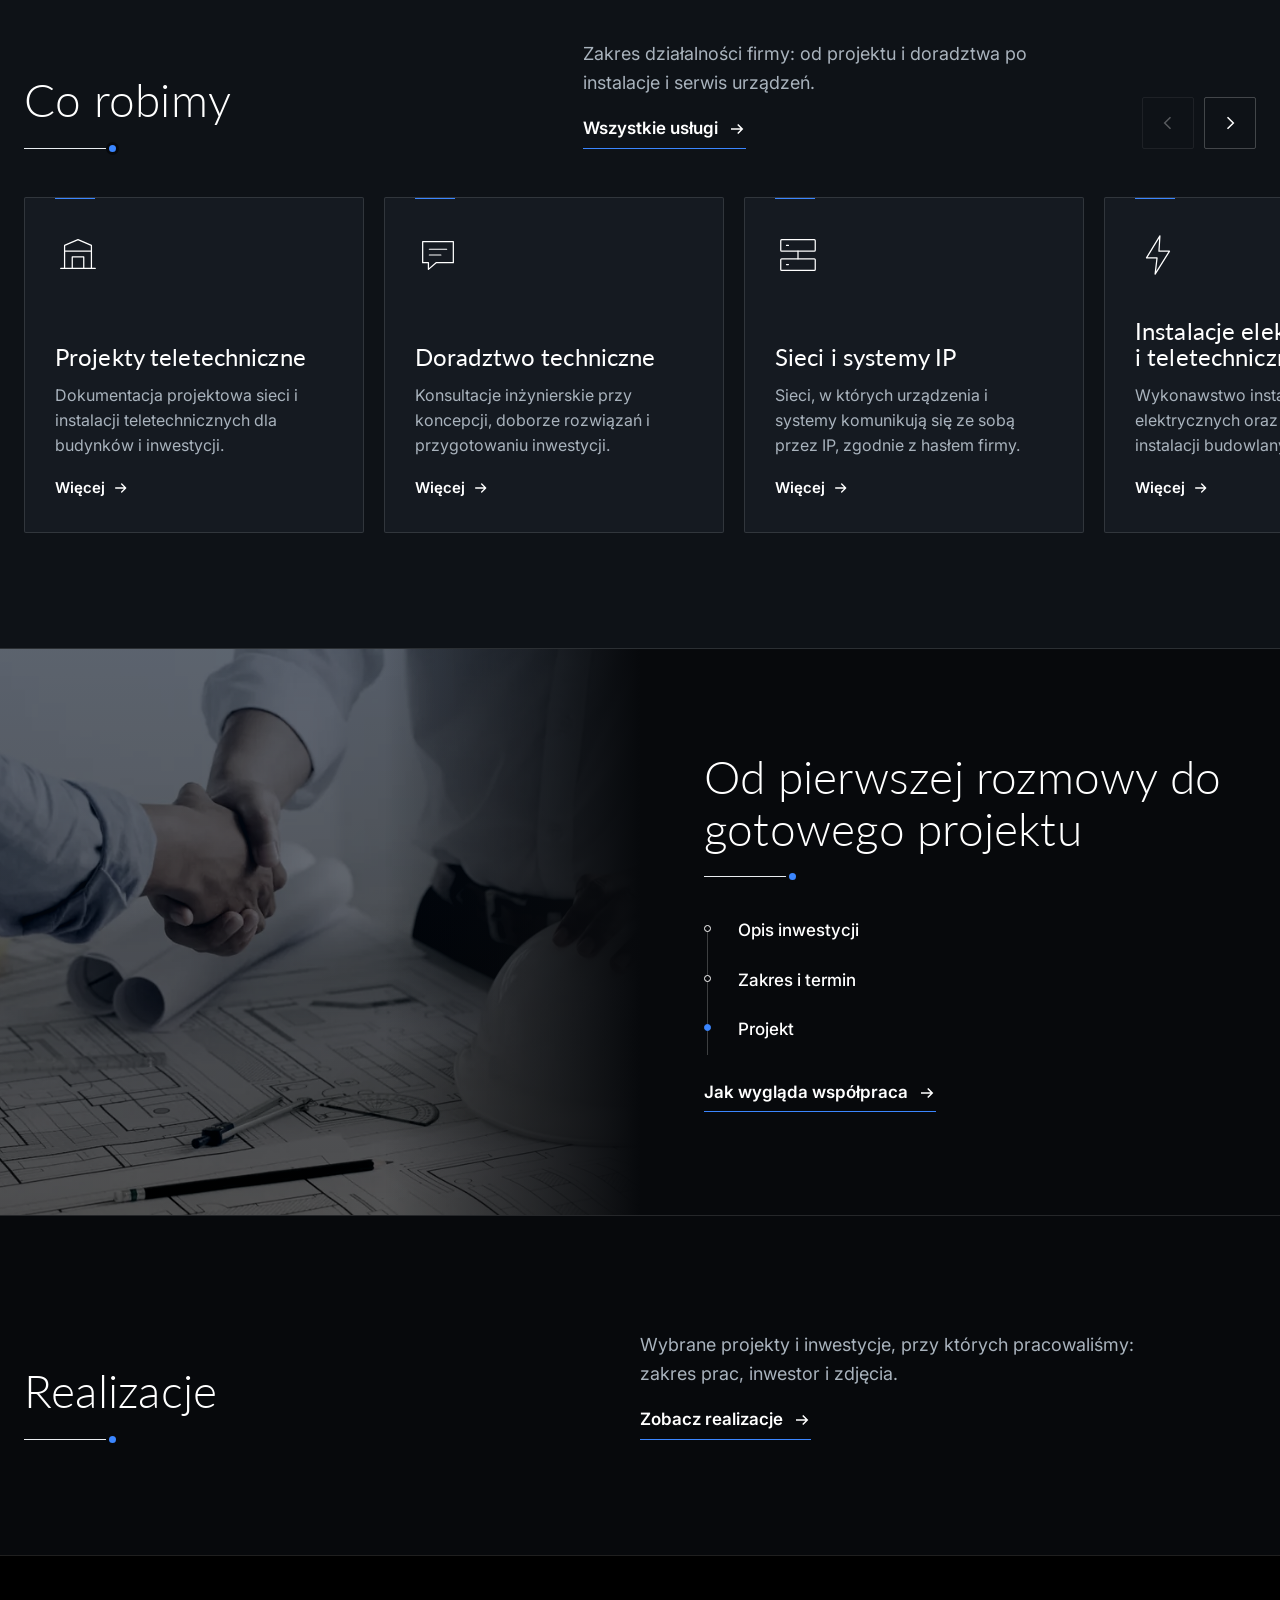
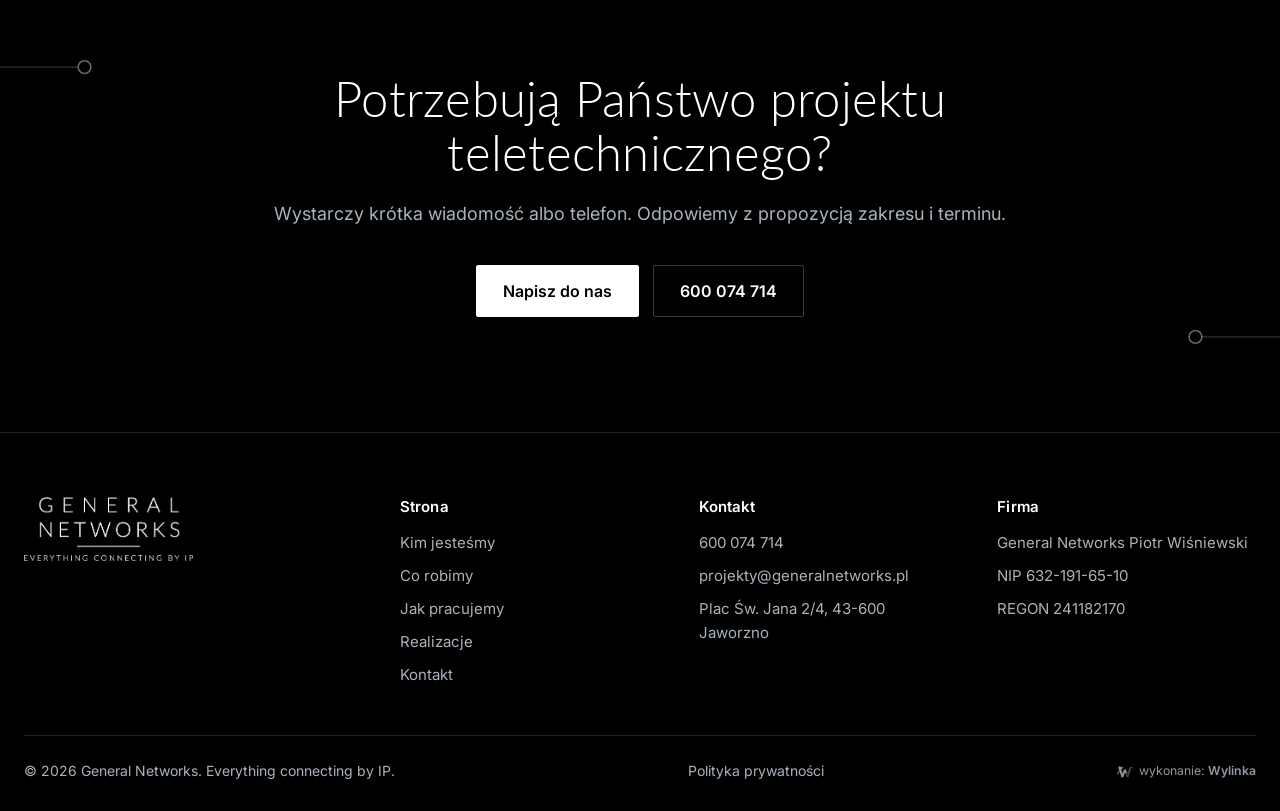
==== commit 30197cd6: "Podstrony: Kim jestesmy, Co robimy (6 uslug), Jak pracujemy, Realizacje, Kontakt, Polityka prywatnos" ====
--- a/index.html
+++ b/index.html
@@ -4,8 +4,16 @@
 <meta charset="utf-8">
 <meta name="viewport" content="width=device-width,initial-scale=1,viewport-fit=cover">
 <meta name="robots" content="noindex,nofollow">
-<title>General Networks - projektowanie w branży teletechnicznej, Jaworzno</title>
+<title>General Networks - projektowanie teletechniczne, Jaworzno</title>
 <meta name="description" content="General Networks Piotr Wiśniewski, Jaworzno. Projektowanie w branży teletechnicznej i doradztwo techniczne. Everything connecting by IP.">
+<link rel="canonical" href="https://disaster26.github.io/generalnetworks-koncept/">
+<meta property="og:type" content="website">
+<meta property="og:locale" content="pl_PL">
+<meta property="og:site_name" content="General Networks">
+<meta property="og:title" content="General Networks - projektowanie teletechniczne, Jaworzno">
+<meta property="og:description" content="General Networks Piotr Wiśniewski, Jaworzno. Projektowanie w branży teletechnicznej i doradztwo techniczne. Everything connecting by IP.">
+<meta property="og:url" content="https://disaster26.github.io/generalnetworks-koncept/">
+<meta property="og:image" content="https://disaster26.github.io/generalnetworks-koncept/img/inzynierowie-1200.webp">
 <meta name="theme-color" content="#000000">
 <link rel="icon" href="img/favicon.svg" type="image/svg+xml">
 <link rel="preconnect" href="https://fonts.googleapis.com">
@@ -13,30 +21,20 @@
 <link href="https://fonts.googleapis.com/css2?family=Inter:wght@400;500;600&family=Lato:wght@300;400;700&display=swap&subset=latin-ext" rel="stylesheet">
 <link rel="preload" as="image" href="img/inzynierowie-mob.webp" media="(max-width:760px)">
 <link rel="preload" as="image" href="img/inzynierowie-2000.webp" media="(min-width:761px)">
+<script type="application/ld+json">{"@context": "https://schema.org", "@type": "ProfessionalService", "name": "General Networks Piotr Wiśniewski", "url": "https://disaster26.github.io/generalnetworks-koncept/", "telephone": "+48600074714", "email": "projekty@generalnetworks.pl", "slogan": "Everything connecting by IP", "address": {"@type": "PostalAddress", "streetAddress": "Plac Św. Jana 2/4", "postalCode": "43-600", "addressLocality": "Jaworzno", "addressCountry": "PL"}, "taxID": "6321916510"}</script>
 <link rel="stylesheet" href="style.css">
-<style>
-.wylinka-badge{display:inline-flex;align-items:center;gap:.4em;color:inherit;text-decoration:none;font-size:.875em;line-height:1;opacity:.85}
-.wylinka-badge:hover,.wylinka-badge:focus-visible{opacity:1}
-.wylinka-badge:focus-visible{outline:2px solid currentColor;outline-offset:3px;border-radius:2px}
-.wylinka-badge svg{width:18px;height:18px;flex:none;overflow:visible}
-.wylinka-badge b{font-weight:600}
-.wylinka-badge .wy-old{opacity:.45;transform-origin:40px 30px;transition:transform .32s cubic-bezier(.3,.7,.4,1),opacity .32s ease-out}
-.wylinka-badge .wy-pod{opacity:0;transition:opacity .2s ease-out .08s}
-.wylinka-badge:hover .wy-old,.wylinka-badge:focus-visible .wy-old{transform:translate(9px,7px) rotate(9deg);opacity:0}
-.wylinka-badge:hover .wy-pod,.wylinka-badge:focus-visible .wy-pod{opacity:1}
-@media (prefers-reduced-motion:reduce){.wylinka-badge .wy-old,.wylinka-badge .wy-pod{transition:none}.wylinka-badge:hover .wy-old,.wylinka-badge:focus-visible .wy-old{transform:none;opacity:.45}.wylinka-badge:hover .wy-pod,.wylinka-badge:focus-visible .wy-pod{opacity:0}}
-</style>
 </head>
 <body>
 
 <header class="top" id="top">
   <div class="wrap top-in">
-    <a class="logo" href="#top" aria-label="General Networks, strona główna"><img src="img/logo.png" width="393" height="149" alt="General Networks - everything connecting by IP"></a>
+    <a class="logo" href="./" aria-label="General Networks, strona główna"><img src="img/logo.png" width="393" height="149" alt="General Networks - everything connecting by IP"></a>
     <nav class="nav" id="nav" aria-label="Menu główne">
-      <a href="#kim-jestesmy">Kim jesteśmy</a>
-      <a href="#co-robimy">Co robimy</a>
-      <a href="#jak-pracujemy">Jak pracujemy</a>
-      <a href="#kontakt">Kontakt</a>
+      <a href="kim-jestesmy/">Kim jesteśmy</a>
+      <a href="co-robimy/">Co robimy</a>
+      <a href="jak-pracujemy/">Jak pracujemy</a>
+      <a href="realizacje/">Realizacje</a>
+      <a href="kontakt/">Kontakt</a>
     </nav>
     <a class="tel-top" href="tel:+48600074714" aria-label="Zadzwoń: 600 074 714">
       <svg viewBox="0 0 24 24" aria-hidden="true"><path d="M6.6 10.8a15.1 15.1 0 0 0 6.6 6.6l2.2-2.2a1 1 0 0 1 1-.25 11.4 11.4 0 0 0 3.6.57 1 1 0 0 1 1 1V20a1 1 0 0 1-1 1A17 17 0 0 1 3 4a1 1 0 0 1 1-1h3.5a1 1 0 0 1 1 1c0 1.25.2 2.45.57 3.57a1 1 0 0 1-.25 1z"/></svg>
@@ -77,13 +75,13 @@
     <h1 id="h1">Projektowanie w&nbsp;branży teletechnicznej</h1>
     <p class="lead">Projekty i doradztwo techniczne dla inwestycji, w których instalacje mają działać jako jedna, przemyślana sieć.</p>
     <div class="hero-cta">
-      <a class="btn" href="#kontakt" id="cta-hero">Zapytaj o projekt <svg viewBox="0 0 24 24" aria-hidden="true"><path d="M4 12h14M13 6l6 6-6 6"/></svg></a>
+      <a class="btn" href="kontakt/" id="cta-hero">Zapytaj o projekt <svg viewBox="0 0 24 24" aria-hidden="true"><path d="M4 12h14M13 6l6 6-6 6"/></svg></a>
       <a class="hero-mail" href="mailto:projekty@generalnetworks.pl">projekty@generalnetworks.pl</a>
     </div>
   </div>
 </section>
 
-<section class="sek kim" id="kim-jestesmy" aria-labelledby="h-kim">
+<section class="sek kim" aria-labelledby="h-kim">
   <div class="wrap kim-grid">
     <div>
       <h2 id="h-kim">Kim jesteśmy</h2>
@@ -92,7 +90,7 @@
     </div>
     <div class="kim-txt">
       <p><strong>General Networks to firma projektowa Piotra Wiśniewskiego z Jaworzna, działająca od 2017 roku.</strong> Zajmujemy się projektowaniem w branży teletechnicznej i doradztwem technicznym.</p>
-      <p>Nasze hasło dobrze oddaje sposób pracy: projektujemy tak, żeby systemy w budynku i na terenie inwestycji nie były osobnymi wyspami, tylko porozumiewały się w jednej sieci.</p>
+      <a class="link-str" href="kim-jestesmy/">Więcej o firmie <svg viewBox="0 0 24 24" aria-hidden="true"><path d="M4 12h14M13 6l6 6-6 6"/></svg></a>
     </div>
   </div>
   <ul class="wrap filary">
@@ -103,14 +101,16 @@
   </ul>
 </section>
 
-<section class="sek uslugi" id="co-robimy" aria-labelledby="h-usl">
+<section class="sek uslugi" aria-labelledby="h-usl">
   <div class="wrap usl-head">
     <div>
       <h2 id="h-usl">Co robimy</h2>
       <span class="magistrala" aria-hidden="true"></span>
     </div>
-    <p>Zakres działalności firmy: od projektu i doradztwa po instalacje i serwis urządzeń.</p>
-    <div class="strzalki" aria-hidden="false">
+    <div class="usl-opis"><p>Zakres działalności firmy: od projektu i doradztwa po instalacje i serwis urządzeń.</p>
+    <a class="link-str" href="co-robimy/">Wszystkie usługi <svg viewBox="0 0 24 24" aria-hidden="true"><path d="M4 12h14M13 6l6 6-6 6"/></svg></a>
+    </div>
+    <div class="strzalki">
       <button class="strz" data-kier="-1" aria-label="Poprzednie usługi"><svg viewBox="0 0 24 24"><path d="M15 5l-7 7 7 7"/></svg></button>
       <button class="strz" data-kier="1" aria-label="Następne usługi"><svg viewBox="0 0 24 24"><path d="M9 5l7 7-7 7"/></svg></button>
     </div>
@@ -119,52 +119,71 @@
     <ol class="tor" id="tor" tabindex="0" aria-label="Usługi, przesuń w bok">
       <li class="usl">
         <svg viewBox="0 0 48 48" aria-hidden="true"><path d="M6 38h36M10 38V14l14-6 14 6v24M18 38V26h12v12M10 20h28"/></svg>
-        <h3>Projekty teletechniczne</h3>
+        <h3><a href="co-robimy/projekty-teletechniczne/">Projekty teletechniczne</a></h3>
         <p>Dokumentacja projektowa sieci i instalacji teletechnicznych dla budynków i inwestycji.</p>
+        <span class="usl-dalej" aria-hidden="true">Więcej <svg viewBox="0 0 24 24" aria-hidden="true"><path d="M4 12h14M13 6l6 6-6 6"/></svg></span>
       </li>
       <li class="usl">
         <svg viewBox="0 0 48 48" aria-hidden="true"><path d="M8 10h32v22H22l-8 7v-7H8z M15 18h18M15 24h12"/></svg>
-        <h3>Doradztwo techniczne</h3>
+        <h3><a href="co-robimy/doradztwo-techniczne/">Doradztwo techniczne</a></h3>
         <p>Konsultacje inżynierskie przy koncepcji, doborze rozwiązań i przygotowaniu inwestycji.</p>
+        <span class="usl-dalej" aria-hidden="true">Więcej <svg viewBox="0 0 24 24" aria-hidden="true"><path d="M4 12h14M13 6l6 6-6 6"/></svg></span>
       </li>
       <li class="usl">
         <svg viewBox="0 0 48 48" aria-hidden="true"><rect x="6" y="8" width="36" height="12" rx="1"/><rect x="6" y="28" width="36" height="12" rx="1"/><path d="M12 14h2M12 34h2M24 20v8"/></svg>
-        <h3>Sieci i systemy IP</h3>
+        <h3><a href="co-robimy/sieci-i-systemy-ip/">Sieci i systemy IP</a></h3>
         <p>Sieci, w których urządzenia i systemy komunikują się ze sobą przez IP, zgodnie z hasłem firmy.</p>
+        <span class="usl-dalej" aria-hidden="true">Więcej <svg viewBox="0 0 24 24" aria-hidden="true"><path d="M4 12h14M13 6l6 6-6 6"/></svg></span>
       </li>
       <li class="usl">
         <svg viewBox="0 0 48 48" aria-hidden="true"><path d="M26 4L12 27h11l-2 17 15-24H25z"/></svg>
-        <h3>Instalacje elektryczne i&nbsp;teletechniczne</h3>
+        <h3><a href="co-robimy/instalacje-elektryczne-i-teletechniczne/">Instalacje elektryczne i&nbsp;teletechniczne</a></h3>
         <p>Wykonawstwo instalacji elektrycznych oraz pozostałych instalacji budowlanych.</p>
+        <span class="usl-dalej" aria-hidden="true">Więcej <svg viewBox="0 0 24 24" aria-hidden="true"><path d="M4 12h14M13 6l6 6-6 6"/></svg></span>
       </li>
       <li class="usl">
         <svg viewBox="0 0 48 48" aria-hidden="true"><path d="M30 6a10 10 0 0 0-9 13L7 33l8 8 14-14a10 10 0 0 0 13-9l-6 2-4-4z"/></svg>
-        <h3>Serwis urządzeń</h3>
+        <h3><a href="co-robimy/serwis-urzadzen/">Serwis urządzeń</a></h3>
         <p>Naprawa i konserwacja urządzeń elektronicznych, komputerów i sprzętu telekomunikacyjnego.</p>
+        <span class="usl-dalej" aria-hidden="true">Więcej <svg viewBox="0 0 24 24" aria-hidden="true"><path d="M4 12h14M13 6l6 6-6 6"/></svg></span>
       </li>
       <li class="usl">
         <svg viewBox="0 0 48 48" aria-hidden="true"><rect x="6" y="8" width="36" height="24" rx="1"/><path d="M18 40h12M24 32v8M14 20l5 5 5-5 5 5 5-5"/></svg>
-        <h3>Doradztwo informatyczne</h3>
+        <h3><a href="co-robimy/doradztwo-informatyczne/">Doradztwo informatyczne</a></h3>
         <p>Doradztwo w zakresie informatyki i zarządzania urządzeniami informatycznymi.</p>
+        <span class="usl-dalej" aria-hidden="true">Więcej <svg viewBox="0 0 24 24" aria-hidden="true"><path d="M4 12h14M13 6l6 6-6 6"/></svg></span>
       </li>
     </ol>
   </div>
   <div class="wrap licznik" aria-hidden="true"><span id="licz">1</span> / 6</div>
 </section>
 
-<section class="sek praca" id="jak-pracujemy" aria-labelledby="h-praca">
+
+<section class="sek praca" aria-labelledby="h-praca">
   <div class="praca-foto">
     <img src="img/uzgodnienia-1000.webp" srcset="img/uzgodnienia-1000.webp 1000w, img/uzgodnienia-1800.webp 1800w" sizes="(max-width:900px) 100vw, 50vw" width="1800" height="1200" alt="Uzgodnienia nad dokumentacją projektową" loading="lazy" decoding="async">
   </div>
   <div class="praca-txt">
     <h2 id="h-praca">Od pierwszej rozmowy do gotowego projektu</h2>
     <span class="magistrala" aria-hidden="true"></span>
-    <ol class="kroki">
-      <li><strong>Opis inwestycji.</strong> Przesyłają Państwo krótki opis i dokumenty, które już są: podkłady, rzuty, wytyczne.</li>
-      <li><strong>Zakres i termin.</strong> Ustalamy, co obejmuje projekt, w jakim czasie powstanie i ile będzie kosztować.</li>
-      <li><strong>Projekt.</strong> Otrzymują Państwo dokumentację, na podstawie której instalacje można wykonać i połączyć w jedną sieć.</li>
+    <ol class="kroki kroki-krotko">
+      <li><strong>Opis inwestycji</strong></li>
+      <li><strong>Zakres i termin</strong></li>
+      <li><strong>Projekt</strong></li>
     </ol>
-    <a class="link-str" href="#kontakt">Wyślij opis inwestycji <svg viewBox="0 0 24 24" aria-hidden="true"><path d="M4 12h14M13 6l6 6-6 6"/></svg></a>
+    <a class="link-str" href="jak-pracujemy/">Jak wygląda współpraca <svg viewBox="0 0 24 24" aria-hidden="true"><path d="M4 12h14M13 6l6 6-6 6"/></svg></a>
+  </div>
+</section>
+
+<section class="sek real-zaj" aria-labelledby="h-real">
+  <div class="wrap usl-head real-head">
+    <div>
+      <h2 id="h-real">Realizacje</h2>
+      <span class="magistrala" aria-hidden="true"></span>
+    </div>
+    <div class="usl-opis"><p>Wybrane projekty i inwestycje, przy których pracowaliśmy: zakres prac, inwestor i zdjęcia.</p>
+    <a class="link-str" href="realizacje/">Zobacz realizacje <svg viewBox="0 0 24 24" aria-hidden="true"><path d="M4 12h14M13 6l6 6-6 6"/></svg></a>
+    </div>
   </div>
 </section>
 
@@ -178,47 +197,12 @@
     <h2 id="h-cta">Potrzebują Państwo projektu teletechnicznego?</h2>
     <p>Wystarczy krótka wiadomość albo telefon. Odpowiemy z propozycją zakresu i terminu.</p>
     <div class="cta-btns">
-      <a class="btn" href="#kontakt">Napisz do nas</a>
+      <a class="btn" href="kontakt/">Napisz do nas</a>
       <a class="btn btn-linia" href="tel:+48600074714">600 074 714</a>
     </div>
   </div>
 </section>
 
-<section class="sek kontakt" id="kontakt" aria-labelledby="h-kon">
-  <div class="wrap kon-grid">
-    <div class="kon-dane">
-      <h2 id="h-kon">Kontakt</h2>
-      <span class="magistrala" aria-hidden="true"></span>
-      <dl>
-        <div><dt>Firma</dt><dd>General Networks Piotr Wiśniewski</dd></div>
-        <div><dt>Adres</dt><dd>Plac Św. Jana 2/4<br>43-600 Jaworzno</dd></div>
-        <div><dt>Telefon</dt><dd><a href="tel:+48600074714">600 074 714</a></dd></div>
-        <div><dt>E-mail</dt><dd><a href="mailto:projekty@generalnetworks.pl">projekty@generalnetworks.pl</a></dd></div>
-        <div><dt>NIP</dt><dd>632-191-65-10</dd></div>
-      </dl>
-      <div class="mapa">
-        <iframe title="Mapa: Plac Św. Jana 2, Jaworzno" src="https://maps.google.com/maps?q=Plac%20%C5%9Bw.%20Jana%202%2C%2043-600%20Jaworzno&z=16&output=embed" loading="lazy" referrerpolicy="no-referrer-when-downgrade"></iframe>
-      </div>
-    </div>
-    <form class="form" id="form" novalidate>
-      <h3>Zapytanie o projekt</h3>
-      <label>Imię i nazwisko lub firma<input name="kto" autocomplete="name" required></label>
-      <label>Telefon lub e-mail<input name="kontakt" autocomplete="email" required></label>
-      <label>Rodzaj inwestycji
-        <select name="rodzaj">
-          <option>Budynek mieszkalny</option>
-          <option>Obiekt usługowy lub biurowy</option>
-          <option>Obiekt przemysłowy</option>
-          <option>Inne</option>
-        </select>
-      </label>
-      <label>Krótki opis<textarea name="opis" rows="4" placeholder="Co ma obejmować projekt?"></textarea></label>
-      <label class="plik">Dokumenty (opcjonalnie)<input type="file" name="pliki" multiple></label>
-      <button class="btn" type="submit">Wyślij zapytanie</button>
-      <p class="form-info" id="form-info" role="status">Formularz pokazowy, w wersji docelowej zapytanie trafi na projekty@generalnetworks.pl.</p>
-    </form>
-  </div>
-</section>
 </main>
 
 <footer class="stopka">
@@ -228,10 +212,11 @@
     </div>
     <nav class="st-kol" aria-label="Menu w stopce">
       <h4>Strona</h4>
-      <a href="#kim-jestesmy">Kim jesteśmy</a>
-      <a href="#co-robimy">Co robimy</a>
-      <a href="#jak-pracujemy">Jak pracujemy</a>
-      <a href="#kontakt">Kontakt</a>
+      <a href="kim-jestesmy/">Kim jesteśmy</a>
+      <a href="co-robimy/">Co robimy</a>
+      <a href="jak-pracujemy/">Jak pracujemy</a>
+      <a href="realizacje/">Realizacje</a>
+      <a href="kontakt/">Kontakt</a>
     </nav>
     <div class="st-kol st-kon">
       <h4>Kontakt</h4>
@@ -248,13 +233,14 @@
   </div>
   <div class="wrap st-dol">
     <span>© <span id="rok">2026</span> General Networks. Everything connecting by IP.</span>
+    <a class="st-pol" href="polityka-prywatnosci/">Polityka prywatności</a>
     <a class="wylinka-badge" href="https://wylinka.pl/?utm_source=generalnetworks.pl&amp;utm_medium=stopka&amp;utm_campaign=wykonanie" rel="noopener" title="Strona wykonana przez Wylinka"><svg viewBox="0 0 64 64" aria-hidden="true" focusable="false" fill="currentColor"><path d="M9.8 22.8l-1.2-7.9 2.2-3.7 15.5 4.6-.5 1.5-7.2 5.5 4.7 15.6 5-15.6 7 0 4.1 12.7-4.2-.9-2.6 1.8-.8-2.2-5.3 15.6-4.3 0 .4 .2-2.1 2.8-1.3-1.1 1.1-1.4-3.1 .2-.1-1.7 2.2-.1-5.7-16.5-4.8 .6-.8 3.1 0 .5-.3 .5 .8 2.2-1.6 .5-.4-1.3-.8 1.6-1.5-.8 .8-1.6-1.4 .6-.6-1.6 2.3-.8 .2-.4 1.3-4.8 5.9-.8-2.4-6.9zM15.2 13.7l-.1-.4-.4 .8-.1 .8 .1 1 .1 .4 .3 .7 .3-.9 .1-.7 0-.8z"/><path class="wy-pod" d="M37.1 49.8l-4.5-13.3 2.6-1.8 4.2 .9 .9 2.8 3-9.7 0-.5 .1-.8 3.2-8.4 .5-1 .6-1 .9-1.1 1.3-1 1.1-.7 1.4-.5 1.4-.3 .7 0 .9 0 1.2 .3 1.4 .6 .8 .5 .7 .7 .6 .7 .5 .9 .3 .9 .1 .9 0 .8-.2 .9-.5 .9-.5 .6-.7 .5-.7 .3-.1-.1 0-.1 .5-.5 .3-.7 .2-.5 0-.6-.1-.6-.3-.7-.4-.5-.4-.4-.5-.3-.6-.3-.7 0-.7 .1-.6 .1-.5 .4-.5 .5-.3 .5-.2 .7-.1 1.5-1.4 5.1-.8 3.3-.3 .7-.5 .7-6 17.5 1.9 .1-.1 1.7-3.1-.2 1.1 1.4-1.3 1.1-2.1-2.8 .4-.2z"/><path class="wy-old" d="M40.8 50l.4-.2-4.1 0-4.2-12.5 2.5-1.7 4.3 .9 .6 1.9 .6-1.6 0-.3 2.4-7.8 0-.5 .1-.8 3.2-8.4 .4-.8 .6-.9 .9-1.2 .9-.9 1.3-.8 1.4-.6 1.2-.3 1.4-.1 1.3 .1 .6 .2 .8 .3 1.1 .6 .9 .7 .7 .9 .5 .9 .3 .9 .1 1.1-.1 .9-.3 .9-.4 .7-.6 .7-.6 .4-.6 .2-.1-.1 0-.1 .5-.5 .3-.7 .2-.5 0-.5-.1-.6-.2-.6-.3-.5-.4-.5-.5-.3-.6-.3-.7-.1-.6 0-.6 .1-.6 .3-.6 .5-.3 .4-.2 .5-.1 .5-.1 1.5-1.4 5.1-.8 3.3-.3 .7-.5 .7-6 17.5 1.9 .1-.1 1.7-3.1-.2 1.1 1.4-1.3 1.1zM49.6 17.1l.6 1.7-1.5 1.9 .4 .4 1.8-2.1-.7-2.1zM48.1 28.3l.5 1.8-1.7 1.8 .4 .4 1.9-2-.6-2.2zM37.9 41.7l1.7-1.5-.4-.4-1.7 1.4zM42.6 38.7l-1.5 2.8 1.1 2-1.3 2.6 .5 .2 1.5-2.8-1.1-2 1.4-2.5z"/></svg><span>wykonanie: <b>Wylinka</b></span></a>
   </div>
 </footer>
 
 <div class="mob" id="mob" aria-hidden="true">
   <a href="tel:+48600074714" tabindex="-1">Zadzwoń</a>
-  <a href="#kontakt" class="mob-cta" tabindex="-1">Zapytaj o projekt</a>
+  <a href="kontakt/" class="mob-cta" tabindex="-1">Zapytaj o projekt</a>
 </div>
 
 <script src="app.js" defer></script>
--- a/style.css
+++ b/style.css
@@ -100,7 +100,7 @@
 /* usługi */
 .uslugi{background:var(--tlo2);border-top:1px solid var(--linia);border-bottom:1px solid var(--linia)}
 .usl-head{display:grid;grid-template-columns:minmax(0,5fr) minmax(0,5fr) auto;gap:24px 80px;align-items:end;margin-bottom:48px}
-.usl-head p{color:var(--tekst2);font-size:18px;max-width:28em}
+.usl-head > p{color:var(--tekst2);font-size:18px;max-width:28em}
 .strzalki{display:flex;gap:10px}
 .strz{width:52px;height:52px;border:1px solid var(--linia2);background:transparent;color:#fff;border-radius:2px;cursor:pointer;display:grid;place-items:center;transition:border-color .2s,background .2s}
 .strz:hover{border-color:#fff}
@@ -185,7 +185,7 @@
   .nav{gap:22px}
   .tel-top span{display:none}
   .usl-head{grid-template-columns:minmax(0,1fr) auto}
-  .usl-head p{grid-column:1/-1;grid-row:2}
+  .usl-head > p{grid-column:1/-1;grid-row:2}
   .filary{grid-template-columns:repeat(2,minmax(0,1fr))}
   .stopka-grid{grid-template-columns:repeat(2,minmax(0,1fr))}
 }
@@ -230,7 +230,7 @@
   .filary span{font-size:17px}
 
   .usl-head{grid-template-columns:minmax(0,1fr);margin-bottom:30px;gap:18px}
-  .usl-head p{grid-row:auto;font-size:16.5px}
+  .usl-head > p{grid-row:auto;font-size:16.5px}
   .strzalki{display:none}
   .tor{gap:12px;padding:0 18px;scroll-padding-inline:18px}
   .usl{flex:0 0 82%;min-height:270px;padding:28px 24px 30px}
@@ -265,6 +265,106 @@
 @media (max-width:380px){
   .filary span{font-size:16px}
 }
+
+/* znak wykonawcy */
+.wylinka-badge{display:inline-flex;align-items:center;gap:.4em;color:inherit;text-decoration:none;font-size:.875em;line-height:1;opacity:.85}
+.wylinka-badge:hover,.wylinka-badge:focus-visible{opacity:1}
+.wylinka-badge:focus-visible{outline:2px solid currentColor;outline-offset:3px;border-radius:2px}
+.wylinka-badge svg{width:18px;height:18px;flex:none;overflow:visible}
+.wylinka-badge b{font-weight:600}
+.wylinka-badge .wy-old{opacity:.45;transform-origin:40px 30px;transition:transform .32s cubic-bezier(.3,.7,.4,1),opacity .32s ease-out}
+.wylinka-badge .wy-pod{opacity:0;transition:opacity .2s ease-out .08s}
+.wylinka-badge:hover .wy-old,.wylinka-badge:focus-visible .wy-old{transform:translate(9px,7px) rotate(9deg);opacity:0}
+.wylinka-badge:hover .wy-pod,.wylinka-badge:focus-visible .wy-pod{opacity:1}
+@media (prefers-reduced-motion:reduce){.wylinka-badge .wy-old,.wylinka-badge .wy-pod{transition:none}.wylinka-badge:hover .wy-old,.wylinka-badge:focus-visible .wy-old{transform:none;opacity:.45}.wylinka-badge:hover .wy-pod,.wylinka-badge:focus-visible .wy-pod{opacity:0}}
+
+/* podstrony: naglowek strony */
+.sr-only{position:absolute!important;width:1px;height:1px;padding:0;margin:-1px;overflow:hidden;clip:rect(0,0,0,0);white-space:nowrap;border:0}
+.ph{position:relative;background:var(--czern);border-bottom:1px solid var(--linia);overflow:hidden;isolation:isolate;padding:clamp(40px,5vw,72px) 0 clamp(56px,6.5vw,96px)}
+.ph-siec{position:absolute;inset:0;width:100%;height:100%;z-index:-1;pointer-events:none}
+.ph-in{position:relative}
+.ph-in > *{max-width:820px}
+.ph h1{font-size:clamp(40px,4.4vw,68px);color:#fff;font-weight:300;max-width:13em}
+.ph .lead{margin-top:24px}
+.ph .hero-cta{margin-top:32px}
+.ph-ikona{display:block;width:52px;height:52px;fill:none;stroke:#fff;stroke-width:1.3;stroke-linejoin:round;stroke-linecap:round;margin-bottom:22px}
+.okruszki{margin-bottom:clamp(28px,3.4vw,44px)}
+.okruszki ol{list-style:none;margin:0;padding:0;display:flex;flex-wrap:wrap;gap:6px 0;font:400 14px/1.4 var(--font-t);color:var(--tekst2)}
+.okruszki li{display:flex;align-items:center;min-width:0}
+.okruszki li+li::before{content:"";width:16px;height:1px;background:var(--linia2);margin:0 10px}
+.okruszki a{text-decoration:none;color:var(--tekst2);transition:color .2s}
+.okruszki a:hover{color:#fff}
+.okruszki li[aria-current]{color:#fff}
+
+/* usługi jako linki */
+.usl h3 a{text-decoration:none;color:inherit}
+.usl h3 a::after{content:"";position:absolute;inset:0;z-index:1}
+.usl h3 a:focus-visible{outline:none}
+.usl:focus-within{outline:2px solid var(--akcent);outline-offset:3px}
+.usl-dalej{display:inline-flex;align-items:center;gap:8px;margin-top:22px;font:600 15px/1 var(--font-t);color:#fff}
+.usl-dalej svg{width:16px!important;height:16px!important;margin:0!important;stroke-width:2!important;transition:transform .2s}
+.usl:hover{border-color:var(--akcent)}
+.usl:hover .usl-dalej svg{transform:translateX(4px)}
+.usl-opis{display:grid;gap:18px;justify-items:start}
+.usl-opis p{color:var(--tekst2);font-size:18px;max-width:28em}
+.usl-opis .link-str{margin-top:0}
+.usl-grid{list-style:none;margin:0;padding:0;display:grid;grid-template-columns:repeat(3,minmax(0,1fr));gap:20px}
+.usl-grid .usl{flex:none}
+.kroki-krotko li{padding-bottom:22px}
+.kim-txt .link-str{margin-top:26px}
+.real-zaj{background:var(--tlo);border-top:1px solid var(--linia)}
+.real-head{margin-bottom:0}
+
+/* realizacje */
+.info-panel{border:1px solid var(--linia);border-left:2px solid var(--akcent);background:var(--tlo3);padding:20px 24px;border-radius:2px;margin-bottom:32px;max-width:860px}
+.info-panel p{color:var(--tekst2);font-size:16px}
+.info-panel strong{color:#fff;font-weight:500}
+.real-grid{list-style:none;margin:0;padding:0;display:grid;grid-template-columns:repeat(3,minmax(0,1fr));gap:20px}
+.real{background:var(--tlo3);border:1px solid var(--linia);border-radius:2px;overflow:hidden;display:flex;flex-direction:column}
+.real-pusta{border-style:dashed;border-color:var(--linia2)}
+.real-foto{aspect-ratio:4/3;display:grid;place-content:center;justify-items:center;gap:12px;background:repeating-linear-gradient(90deg,transparent 0 47px,rgba(255,255,255,.04) 47px 48px),var(--tlo2);border-bottom:1px solid var(--linia);color:var(--tekst2);font-size:14px}
+.real-foto svg{width:44px;height:44px;fill:none;stroke:rgba(255,255,255,.45);stroke-width:1.3;stroke-linejoin:round}
+.real-txt{padding:24px 26px 26px}
+.real-txt h3{font-size:22px;font-weight:400;color:#fff}
+.real-txt dl{margin:16px 0 0}
+.real-txt dl div{display:grid;grid-template-columns:100px minmax(0,1fr);gap:12px;padding:10px 0;border-top:1px solid var(--linia);font-size:15px}
+.real-txt dt{color:var(--tekst2)}
+.real-txt dd{margin:0;color:var(--tekst2);font-style:italic}
+
+/* polityka */
+.tekst{max-width:820px}
+.tekst h2{font-size:clamp(24px,2.2vw,30px);color:#fff;margin:44px 0 14px}
+.tekst h2:first-child{margin-top:0}
+.tekst p,.tekst li{color:var(--tekst2);font-size:17px}
+.tekst ul{margin:14px 0 0;padding-left:22px;display:grid;gap:8px}
+.tekst a{color:#fff;text-decoration:none;border-bottom:1px solid var(--akcent)}
+.form-rodo{font-size:13.5px;color:var(--tekst2);line-height:1.5}
+.form-rodo a{color:#fff}
+.st-pol{text-decoration:none}
+.st-pol:hover{color:#fff}
+
+@media (max-width:1100px){
+  .usl-grid,.real-grid{grid-template-columns:repeat(2,minmax(0,1fr))}
+  .usl-head .usl-opis{grid-column:1/-1;grid-row:2}
+}
+@media (max-width:760px){
+  .ph{padding:22px 0 44px}
+  .okruszki{margin-bottom:22px}
+  .okruszki ol{font-size:13.5px}
+  .ph h1{font-size:clamp(34px,9.6vw,44px);line-height:1.08}
+  .ph .lead{margin-top:18px}
+  .ph .hero-cta{margin-top:24px}
+  .ph .hero-cta .btn{width:100%;justify-content:center}
+  .ph-siec{opacity:.3}
+  .ph-ikona{width:44px;height:44px;margin-bottom:16px}
+  .usl-grid,.real-grid{grid-template-columns:minmax(0,1fr);gap:12px}
+  .usl-grid .usl{min-height:0}
+  .usl-head .usl-opis{grid-row:auto}
+  .usl-opis p{font-size:16.5px}
+  .tekst p,.tekst li{font-size:16px}
+  .real-txt dl div{grid-template-columns:90px minmax(0,1fr)}
+}
+
 @media (prefers-reduced-motion:reduce){
   html{scroll-behavior:auto}
   .siec-sygnal path{animation:none;stroke-dasharray:none;stroke-dashoffset:0;opacity:.6}
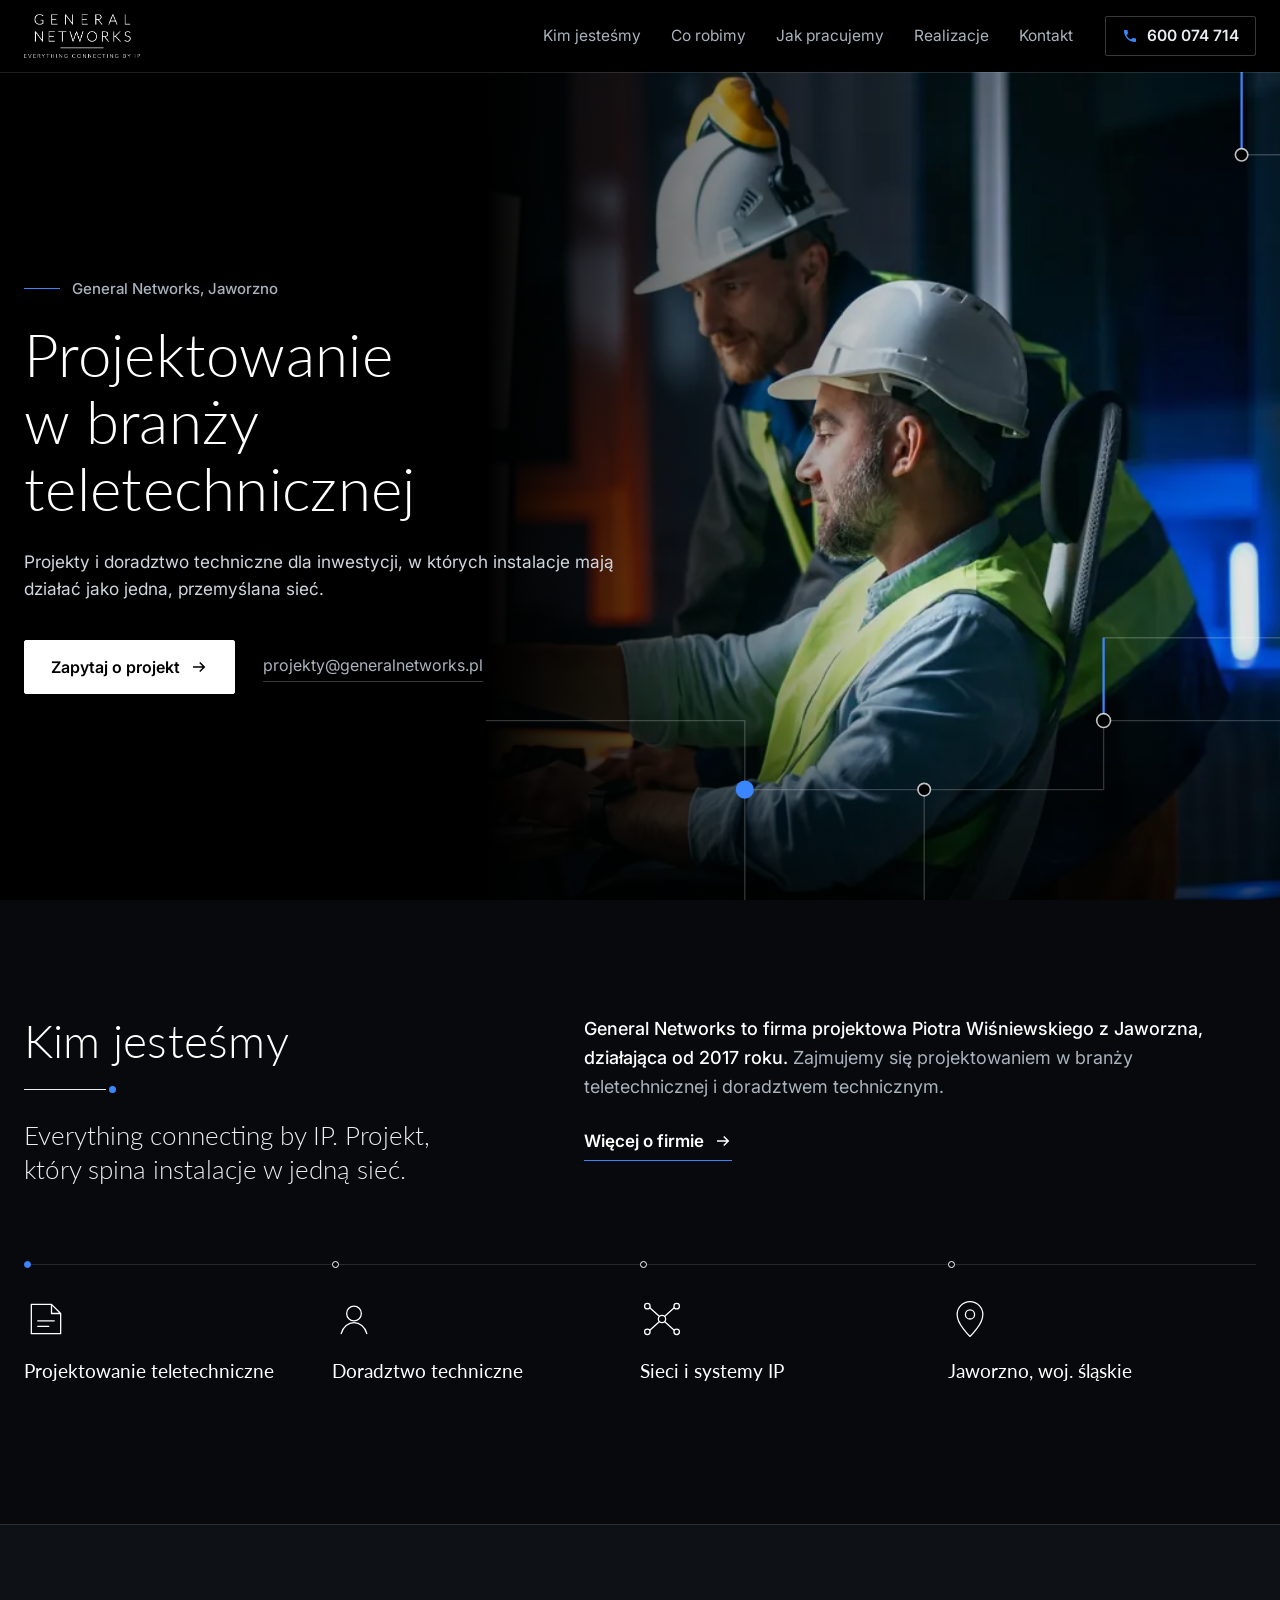
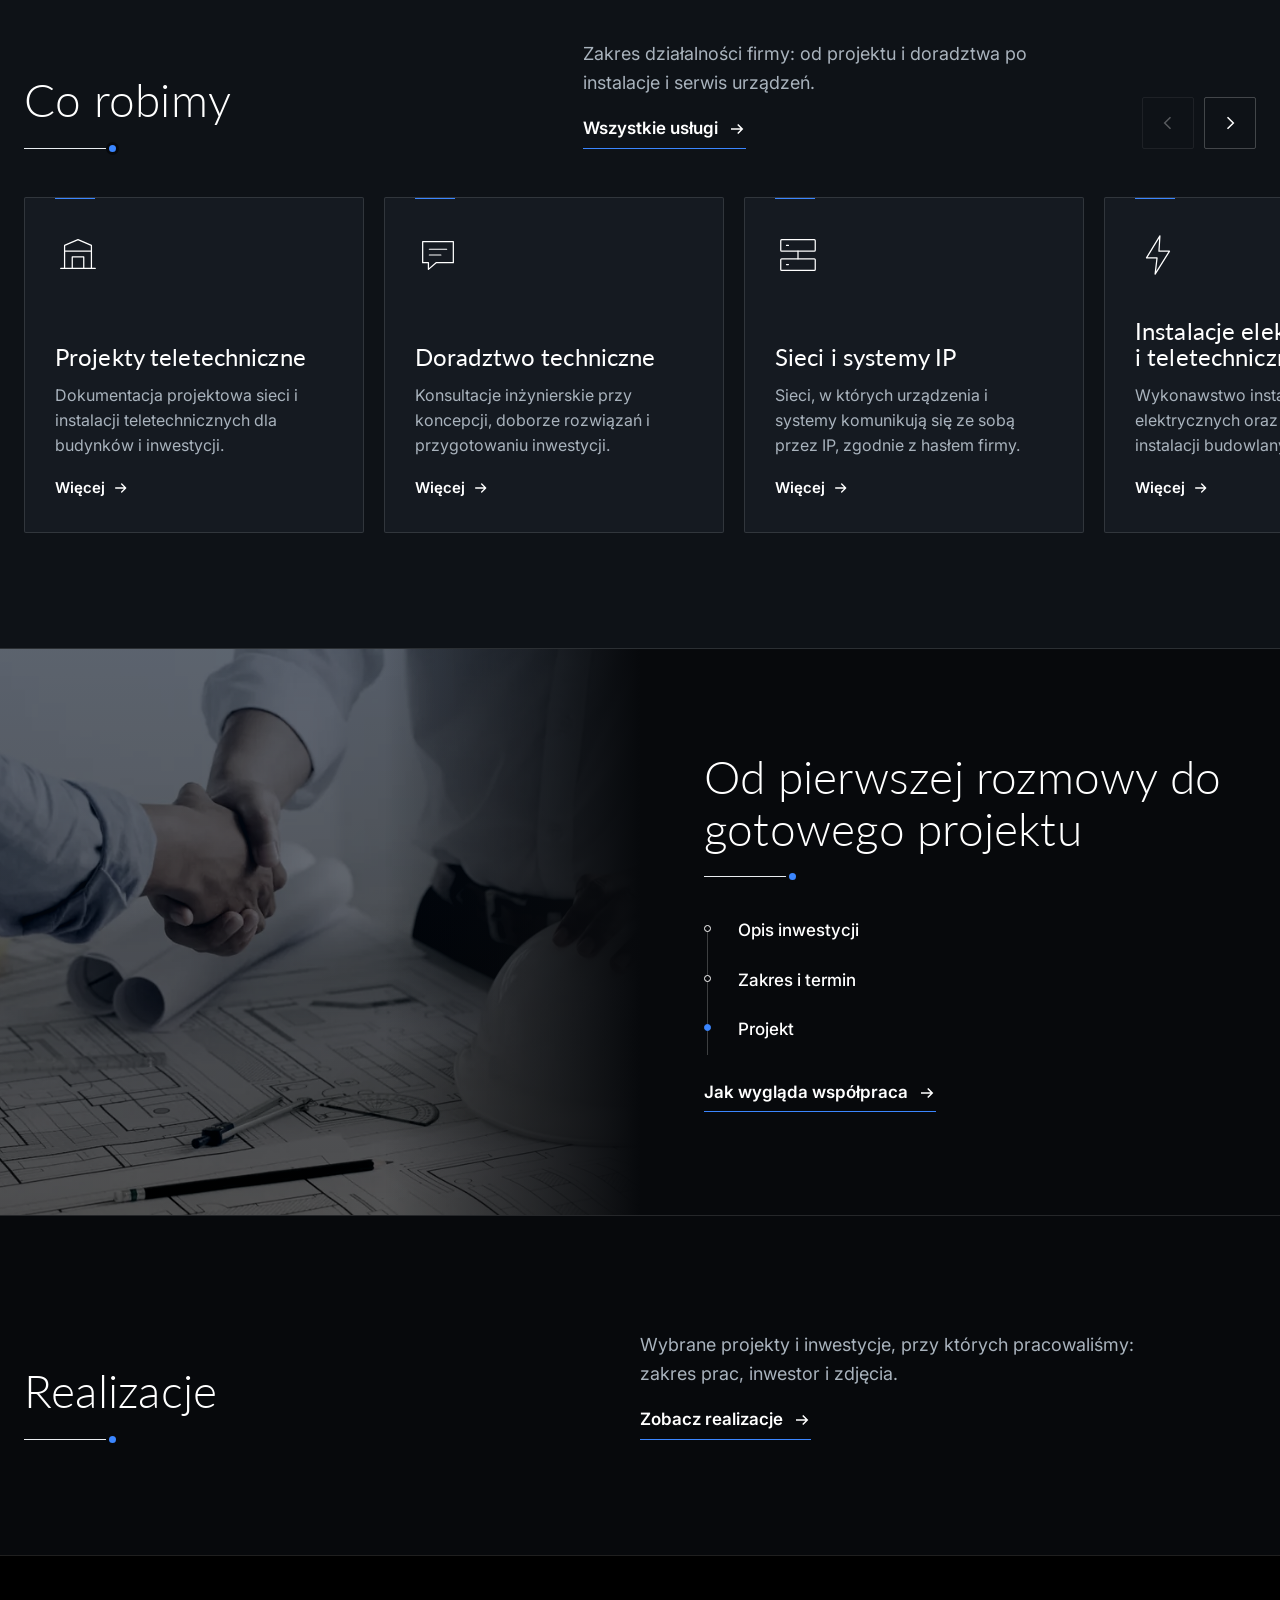
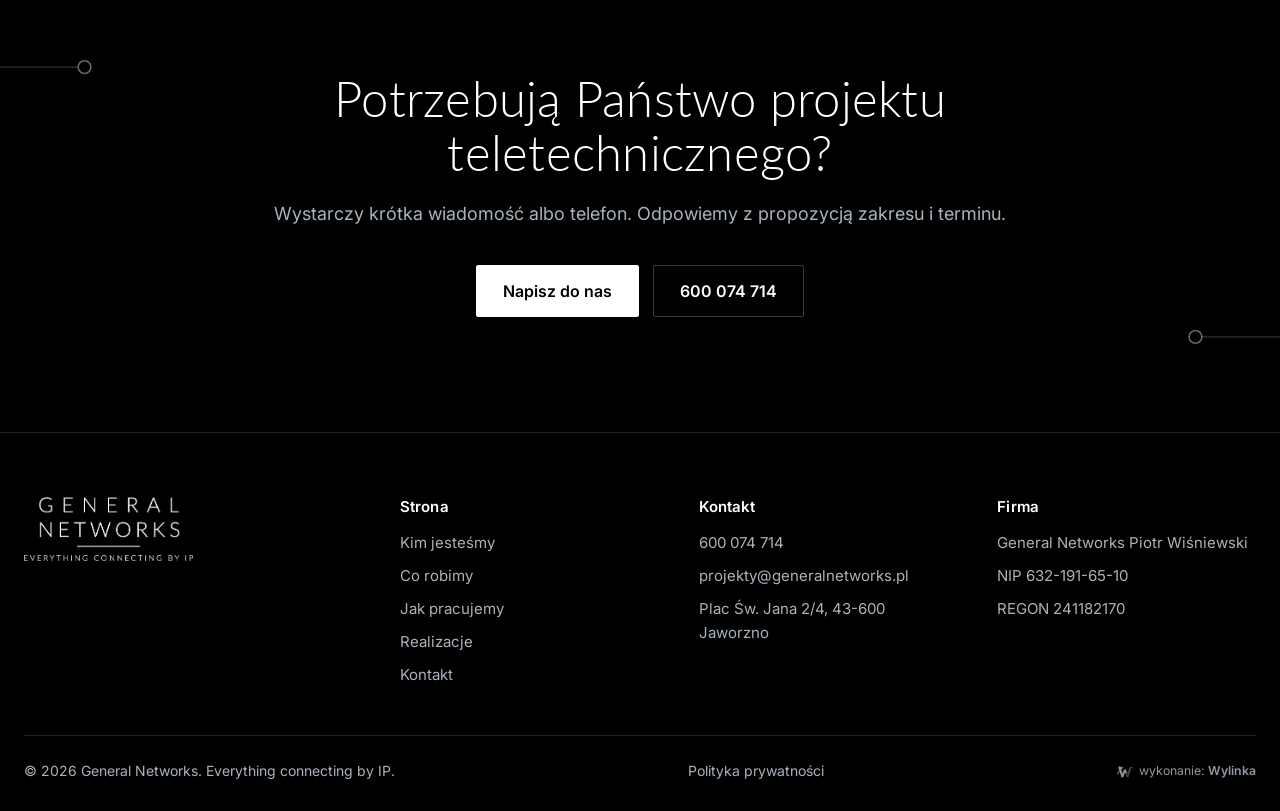
==== commit 80a6e4df: "Adresy podgladu: wylinka-podglad.pl zamiast disaster26.github.io" ====
--- a/index.html
+++ b/index.html
@@ -6,14 +6,14 @@
 <meta name="robots" content="noindex,nofollow">
 <title>General Networks - projektowanie teletechniczne, Jaworzno</title>
 <meta name="description" content="General Networks Piotr Wiśniewski, Jaworzno. Projektowanie w branży teletechnicznej i doradztwo techniczne. Everything connecting by IP.">
-<link rel="canonical" href="https://disaster26.github.io/generalnetworks-koncept/">
+<link rel="canonical" href="https://wylinka-podglad.pl/generalnetworks-koncept/">
 <meta property="og:type" content="website">
 <meta property="og:locale" content="pl_PL">
 <meta property="og:site_name" content="General Networks">
 <meta property="og:title" content="General Networks - projektowanie teletechniczne, Jaworzno">
 <meta property="og:description" content="General Networks Piotr Wiśniewski, Jaworzno. Projektowanie w branży teletechnicznej i doradztwo techniczne. Everything connecting by IP.">
-<meta property="og:url" content="https://disaster26.github.io/generalnetworks-koncept/">
-<meta property="og:image" content="https://disaster26.github.io/generalnetworks-koncept/img/inzynierowie-1200.webp">
+<meta property="og:url" content="https://wylinka-podglad.pl/generalnetworks-koncept/">
+<meta property="og:image" content="https://wylinka-podglad.pl/generalnetworks-koncept/img/inzynierowie-1200.webp">
 <meta name="theme-color" content="#000000">
 <link rel="icon" href="img/favicon.svg" type="image/svg+xml">
 <link rel="preconnect" href="https://fonts.googleapis.com">
@@ -21,7 +21,7 @@
 <link href="https://fonts.googleapis.com/css2?family=Inter:wght@400;500;600&family=Lato:wght@300;400;700&display=swap&subset=latin-ext" rel="stylesheet">
 <link rel="preload" as="image" href="img/inzynierowie-mob.webp" media="(max-width:760px)">
 <link rel="preload" as="image" href="img/inzynierowie-2000.webp" media="(min-width:761px)">
-<script type="application/ld+json">{"@context": "https://schema.org", "@type": "ProfessionalService", "name": "General Networks Piotr Wiśniewski", "url": "https://disaster26.github.io/generalnetworks-koncept/", "telephone": "+48600074714", "email": "projekty@generalnetworks.pl", "slogan": "Everything connecting by IP", "address": {"@type": "PostalAddress", "streetAddress": "Plac Św. Jana 2/4", "postalCode": "43-600", "addressLocality": "Jaworzno", "addressCountry": "PL"}, "taxID": "6321916510"}</script>
+<script type="application/ld+json">{"@context": "https://schema.org", "@type": "ProfessionalService", "name": "General Networks Piotr Wiśniewski", "url": "https://wylinka-podglad.pl/generalnetworks-koncept/", "telephone": "+48600074714", "email": "projekty@generalnetworks.pl", "slogan": "Everything connecting by IP", "address": {"@type": "PostalAddress", "streetAddress": "Plac Św. Jana 2/4", "postalCode": "43-600", "addressLocality": "Jaworzno", "addressCountry": "PL"}, "taxID": "6321916510"}</script>
 <link rel="stylesheet" href="style.css">
 </head>
 <body>
